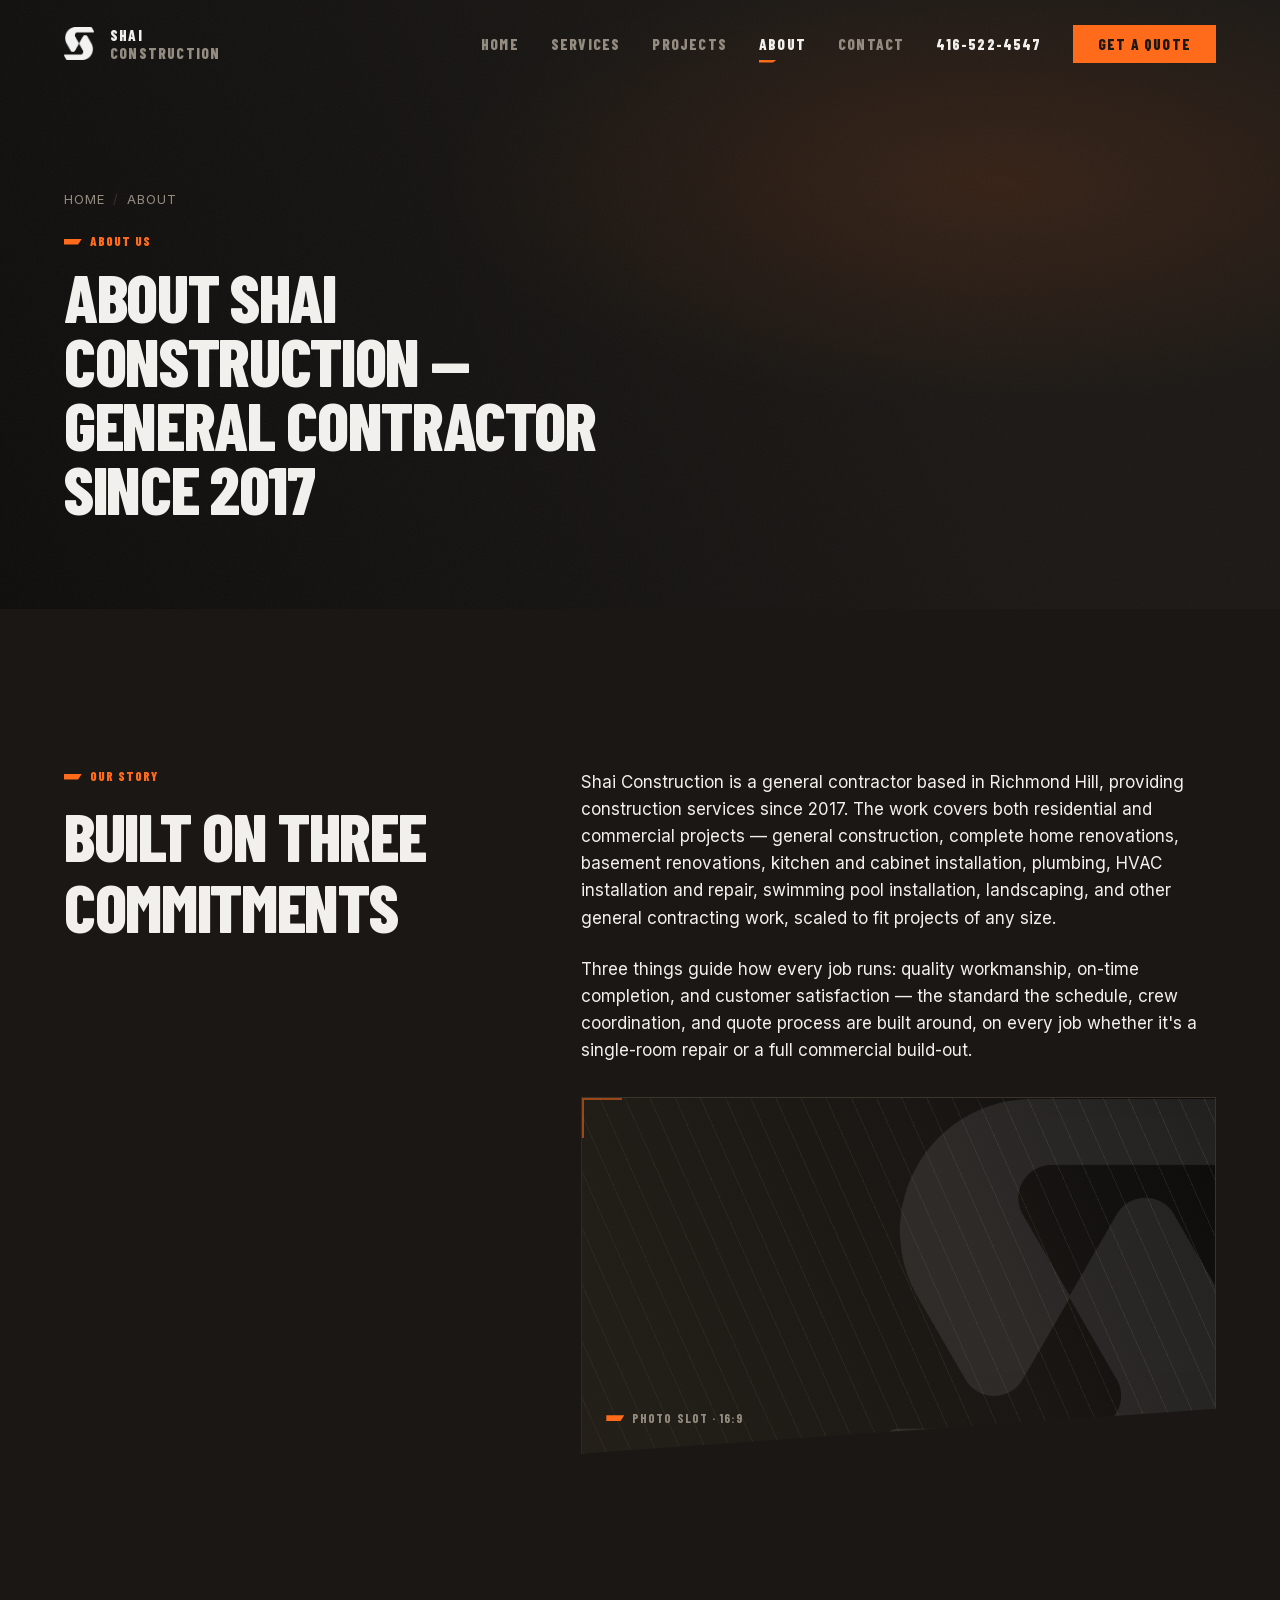
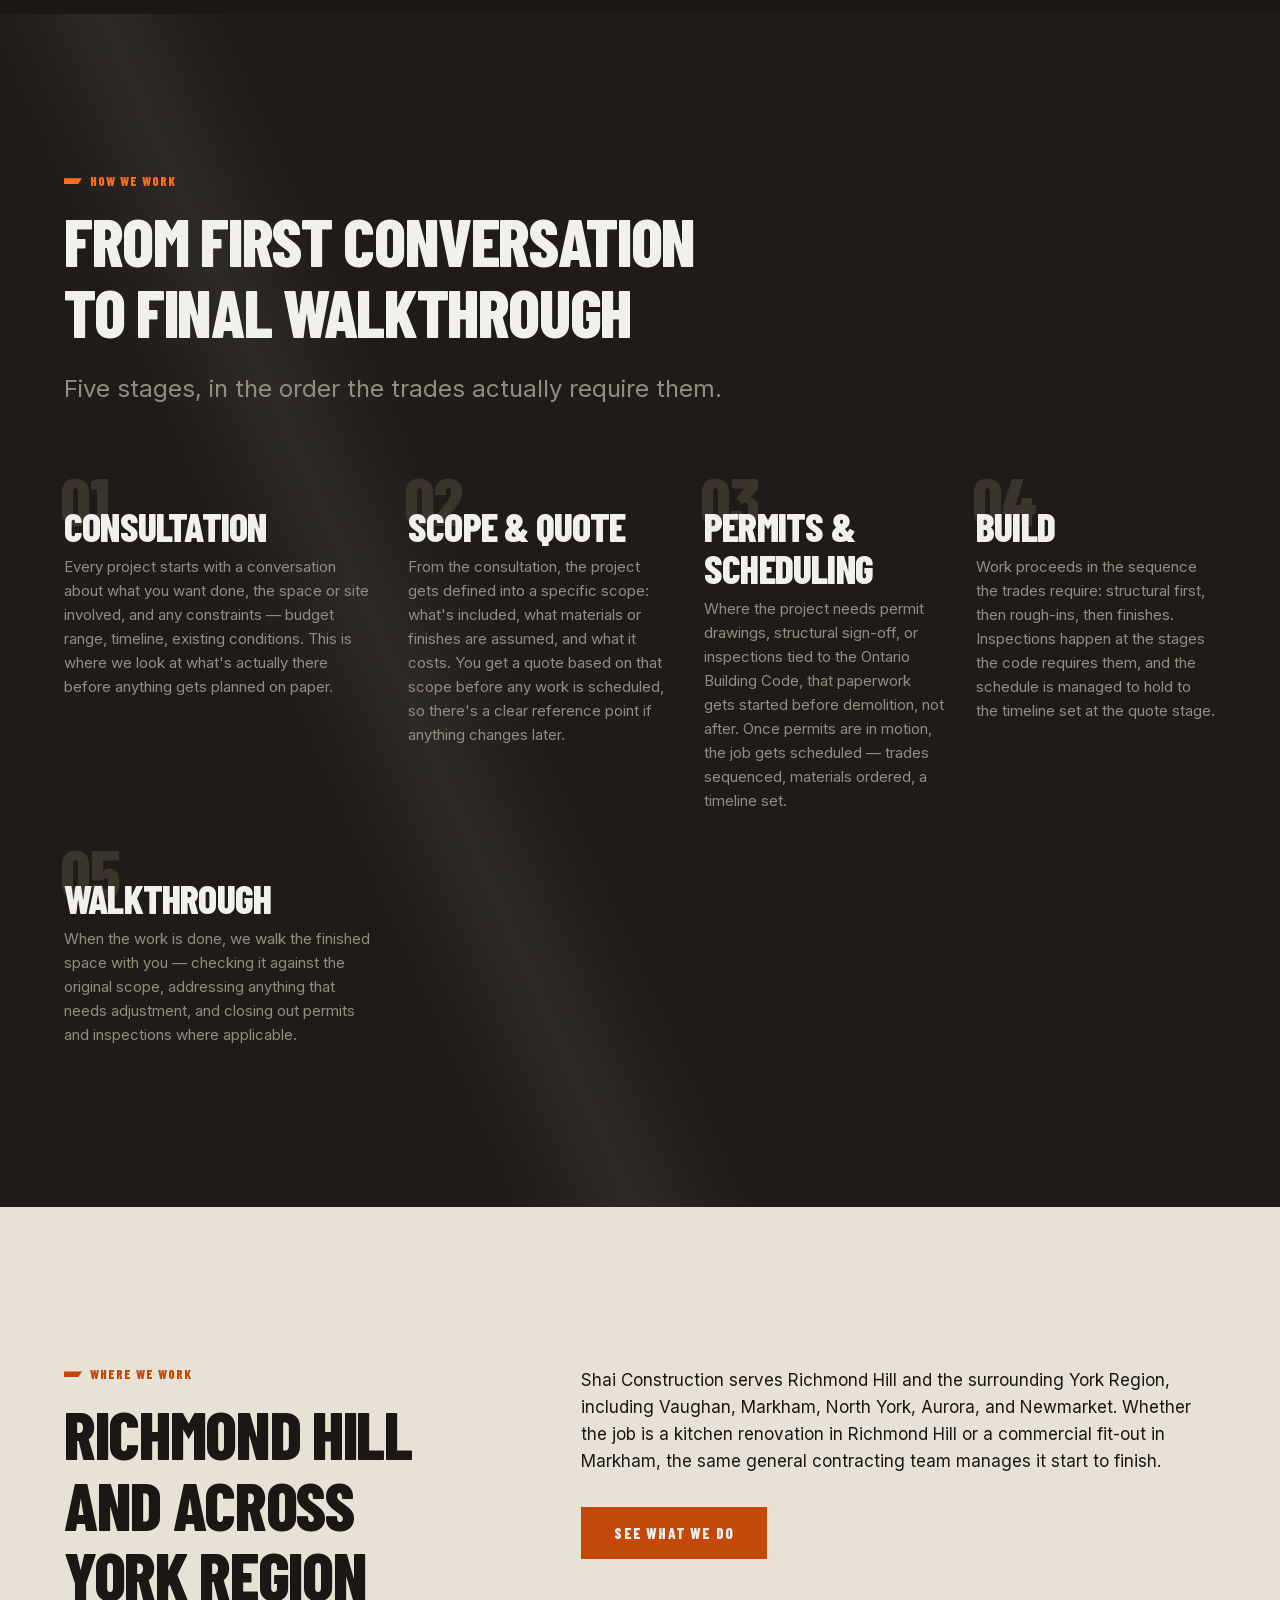
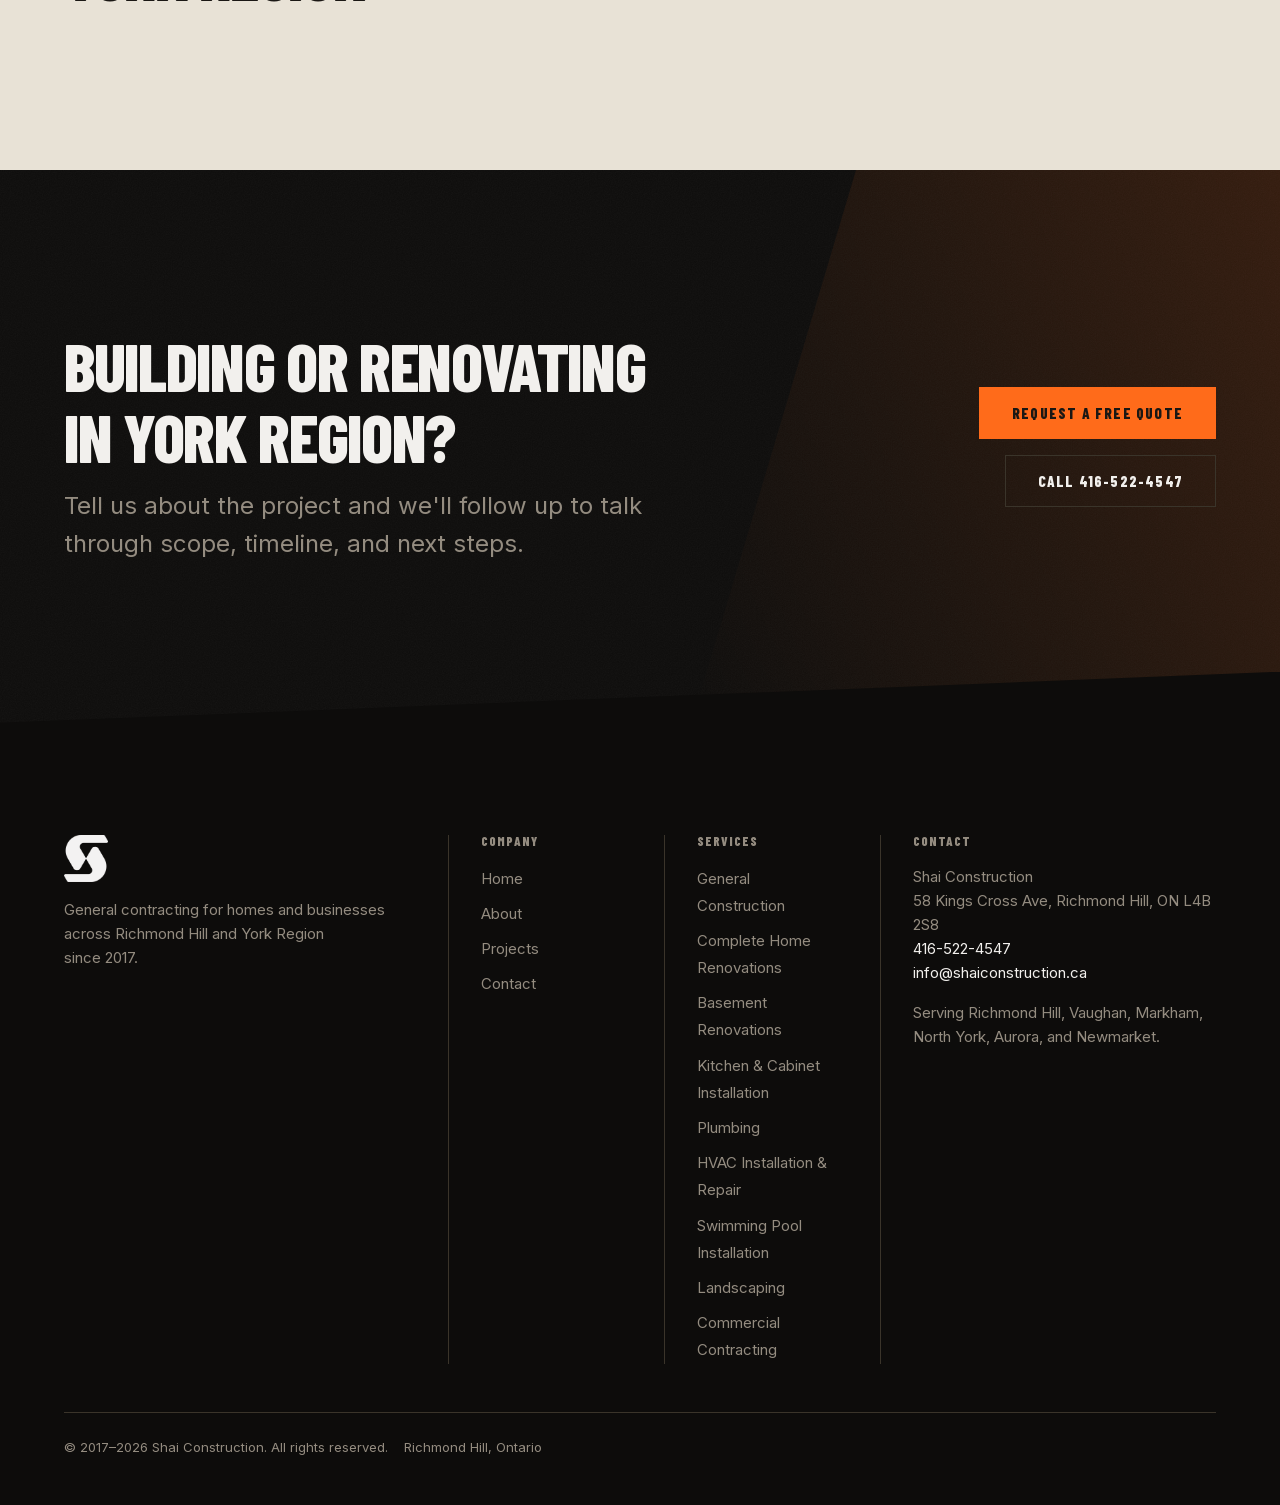
==== about.html @ 107f91c6 "Build Shai Construction website Static, WebGL-driven marketing site for a general contractor in Rich" ====
<!DOCTYPE html>
<html lang="en-CA">
<head>
<meta charset="utf-8">
<meta name="viewport" content="width=device-width, initial-scale=1">
<title>About Shai Construction | Building in the GTA Since 2017</title>
<meta name="description" content="Shai Construction has built and renovated homes and businesses across the GTA since 2017. Learn how we work, from first consultation to final walkthrough.">
<link rel="canonical" href="https://www.shaiconstruction.ca/about.html">

<meta property="og:type" content="website">
<meta property="og:locale" content="en_CA">
<meta property="og:site_name" content="Shai Construction">
<meta property="og:url" content="https://www.shaiconstruction.ca/about.html">
<meta property="og:title" content="About Shai Construction — Building in the GTA Since 2017">
<meta property="og:description" content="General contracting for homes and businesses across the GTA since 2017. Here's how Shai Construction works, from consultation to final walkthrough.">
<meta name="twitter:card" content="summary_large_image">

<meta name="theme-color" content="#0D0C0B">
<link rel="icon" href="img/favicon-32.png" sizes="32x32">
<link rel="apple-touch-icon" href="img/apple-touch-icon.png">

<script>document.documentElement.classList.add('js')</script>
<link rel="preload" href="fonts/barlow-condensed-800.woff2" as="font" type="font/woff2" crossorigin>
<link rel="preload" href="fonts/inter-400.woff2" as="font" type="font/woff2" crossorigin>
<link rel="stylesheet" href="css/fonts.css">
<link rel="stylesheet" href="css/tokens.css">
<link rel="stylesheet" href="css/base.css">
<link rel="stylesheet" href="css/components.css">
<link rel="stylesheet" href="css/sections.css">

<script type="application/ld+json">
{
  "@context": "https://schema.org",
  "@type": ["GeneralContractor", "LocalBusiness"],
  "@id": "https://www.shaiconstruction.ca/#business",
  "name": "Shai Construction",
  "image": "https://www.shaiconstruction.ca/img/shai-mark.png",
  "logo": "https://www.shaiconstruction.ca/img/shai-mark.png",
  "url": "https://www.shaiconstruction.ca/",
  "telephone": "+14165224547",
  "email": "info@shaiconstruction.ca",
  "foundingDate": "2017",
  "address": {
    "@type": "PostalAddress",
    "streetAddress": "58 Kings Cross Ave",
    "addressLocality": "Richmond Hill",
    "addressRegion": "ON",
    "postalCode": "L4B 2S8",
    "addressCountry": "CA"
  },
  "areaServed": [
    { "@type": "City", "name": "Richmond Hill" },
    { "@type": "City", "name": "Vaughan" },
    { "@type": "City", "name": "Markham" },
    { "@type": "City", "name": "North York" },
    { "@type": "City", "name": "Aurora" },
    { "@type": "City", "name": "Newmarket" },
    { "@type": "City", "name": "Toronto" }
  ]
}
</script>
<script type="application/ld+json">
{
  "@context": "https://schema.org",
  "@type": "BreadcrumbList",
  "itemListElement": [
    { "@type": "ListItem", "position": 1, "name": "Home", "item": "https://www.shaiconstruction.ca/" },
    { "@type": "ListItem", "position": 2, "name": "About", "item": "https://www.shaiconstruction.ca/about.html" }
  ]
}
</script>
</head>
<body>
<a class="skip-link" href="#main">Skip to content</a>

<header class="nav">
  <div class="nav__inner">
    <a class="nav__brand" href="index.html">
      <img class="nav__mark" src="img/shai-mark-light.png" alt="Shai Construction logo" width="30" height="32">
      <span class="nav__wordmark">Shai<span>Construction</span></span>
    </a>

    <nav aria-label="Primary">
      <ul class="nav__links">
        <li><a class="nav__link" href="index.html">Home</a></li>
        <li><a class="nav__link" href="services.html">Services</a></li>
        <li><a class="nav__link" href="projects.html">Projects</a></li>
        <li><a class="nav__link" href="about.html" aria-current="page">About</a></li>
        <li><a class="nav__link" href="contact.html">Contact</a></li>
      </ul>
    </nav>

    <a class="nav__tel" href="tel:+14165224547">416-522-4547</a>
    <a class="btn btn--primary btn--sm nav__cta" href="contact.html">Get a Quote</a>

    <button class="burger" type="button" aria-expanded="false" aria-controls="drawer">
      <span class="visually-hidden">Menu</span>
      <span class="burger__bar" aria-hidden="true"></span>
      <span class="burger__bar" aria-hidden="true"></span>
      <span class="burger__bar" aria-hidden="true"></span>
    </button>
  </div>
</header>

<div class="scrim"></div>
<div class="drawer" id="drawer" data-open="false">
  <ul class="drawer__links">
    <li><a class="drawer__link" href="index.html">Home</a></li>
    <li><a class="drawer__link" href="services.html">Services</a></li>
    <li><a class="drawer__link" href="projects.html">Projects</a></li>
    <li><a class="drawer__link" href="about.html" aria-current="page">About</a></li>
    <li><a class="drawer__link" href="contact.html">Contact</a></li>
  </ul>
  <div class="drawer__foot">
    <a class="nav__tel" href="tel:+14165224547">416-522-4547</a>
    <a class="btn btn--primary btn--block" href="contact.html">Request a Free Quote</a>
  </div>
</div>

<main id="main">

  <section class="pagehead grain" aria-labelledby="page-h">
    <div class="wrap pagehead__inner">
      <ol class="crumb">
        <li><a href="index.html">Home</a></li>
        <li>About</li>
      </ol>
      <p class="eyebrow"><span class="tick" aria-hidden="true"></span>About us</p>
      <h1 id="page-h">About Shai Construction — General Contractor Since 2017</h1>
    </div>
  </section>

  <!-- Our story -->
  <section class="section" aria-labelledby="story-h">
    <div class="wrap split">
      <div class="sec-head reveal">
        <p class="eyebrow"><span class="tick" aria-hidden="true"></span>Our story</p>
        <h2 id="story-h">Built on three commitments</h2>
      </div>
      <div class="reveal">
        <p>Shai Construction is a general contractor based in Richmond Hill, providing construction services since 2017. The work covers both residential and commercial projects — general construction, complete home renovations, basement renovations, kitchen and cabinet installation, plumbing, HVAC installation and repair, swimming pool installation, landscaping, and other general contracting work, scaled to fit projects of any size.</p>
        <p style="margin-top:var(--s-3)">Three things guide how every job runs: quality workmanship, on-time completion, and customer satisfaction — the standard the schedule, crew coordination, and quote process are built around, on every job whether it's a single-room repair or a full commercial build-out.</p>

        <!-- PHOTO SLOT — replace with a 16:9 job-site photograph.
             Suggested alt: "Shai Construction crew reviewing plans on a job site" -->
        <div class="plate plate--cut reveal" style="--plate-ratio:16/9; margin-top:var(--s-4)">
          <img class="plate__mark" src="img/shai-mark-light.png" alt="" width="520" height="562" aria-hidden="true">
          <p class="plate__tag"><span class="tick" aria-hidden="true"></span>Photo slot · 16:9</p>
        </div>
      </div>
    </div>
  </section>

  <!-- How we work -->
  <section class="section section--void sheen grain" aria-labelledby="how-h">
    <canvas class="fx" data-fx="sheen" aria-hidden="true"></canvas>
    <div class="wrap sheen__inner">
      <div class="sec-head reveal" style="margin-bottom:var(--s-6)">
        <p class="eyebrow"><span class="tick" aria-hidden="true"></span>How we work</p>
        <h2 id="how-h">From first conversation to final walkthrough</h2>
        <p class="lead">Five stages, in the order the trades actually require them.</p>
      </div>

      <div class="steps" data-stagger>
        <div class="step reveal">
          <h3>Consultation</h3>
          <p class="small">Every project starts with a conversation about what you want done, the space or site involved, and any constraints — budget range, timeline, existing conditions. This is where we look at what's actually there before anything gets planned on paper.</p>
        </div>
        <div class="step reveal">
          <h3>Scope &amp; Quote</h3>
          <p class="small">From the consultation, the project gets defined into a specific scope: what's included, what materials or finishes are assumed, and what it costs. You get a quote based on that scope before any work is scheduled, so there's a clear reference point if anything changes later.</p>
        </div>
        <div class="step reveal">
          <h3>Permits &amp; Scheduling</h3>
          <p class="small">Where the project needs permit drawings, structural sign-off, or inspections tied to the Ontario Building Code, that paperwork gets started before demolition, not after. Once permits are in motion, the job gets scheduled — trades sequenced, materials ordered, a timeline set.</p>
        </div>
        <div class="step reveal">
          <h3>Build</h3>
          <p class="small">Work proceeds in the sequence the trades require: structural first, then rough-ins, then finishes. Inspections happen at the stages the code requires them, and the schedule is managed to hold to the timeline set at the quote stage.</p>
        </div>
        <div class="step reveal">
          <h3>Walkthrough</h3>
          <p class="small">When the work is done, we walk the finished space with you — checking it against the original scope, addressing anything that needs adjustment, and closing out permits and inspections where applicable.</p>
        </div>
      </div>
    </div>
  </section>

  <!-- Service area -->
  <section class="section" data-surface="inverted" aria-labelledby="area-h">
    <div class="wrap split">
      <div class="sec-head reveal">
        <p class="eyebrow"><span class="tick" aria-hidden="true"></span>Where we work</p>
        <h2 id="area-h">Richmond Hill and across York Region</h2>
      </div>
      <div class="reveal">
        <p>Shai Construction serves Richmond Hill and the surrounding York Region, including Vaughan, Markham, North York, Aurora, and Newmarket. Whether the job is a kitchen renovation in Richmond Hill or a commercial fit-out in Markham, the same general contracting team manages it start to finish.</p>
        <p style="margin-top:var(--s-4)">
          <a class="btn btn--primary" href="services.html">See What We Do</a>
        </p>
      </div>
    </div>
  </section>

  <!-- CTA -->
  <section class="section cta grain" aria-labelledby="cta-h">
    <canvas class="fx" data-fx="drift" aria-hidden="true"></canvas>
    <div class="wrap cta__inner">
      <div class="reveal">
        <h2 id="cta-h">Building or renovating in York Region?</h2>
        <p class="lead" style="margin-top:var(--s-2)">Tell us about the project and we'll follow up to talk through scope, timeline, and next steps.</p>
      </div>
      <div class="cta__actions reveal">
        <a class="btn btn--primary" href="contact.html">Request a Free Quote</a>
        <a class="btn btn--ghost" href="tel:+14165224547">Call 416-522-4547</a>
      </div>
    </div>
  </section>

</main>

<footer class="footer">
  <div class="wrap">
    <div class="footer__grid">
      <div class="footer__col footer__head">
        <img class="footer__mark" src="img/shai-mark-light.png" alt="Shai Construction logo" width="44" height="48">
        <p class="small">General contracting for homes and businesses across Richmond Hill and York Region since 2017.</p>
      </div>

      <div class="footer__col">
        <h2 class="footer__title">Company</h2>
        <ul class="footer__list">
          <li><a href="index.html">Home</a></li>
          <li><a href="about.html">About</a></li>
          <li><a href="projects.html">Projects</a></li>
          <li><a href="contact.html">Contact</a></li>
        </ul>
      </div>

      <div class="footer__col">
        <h2 class="footer__title">Services</h2>
        <ul class="footer__list">
          <li><a href="services.html#general-construction">General Construction</a></li>
          <li><a href="services.html#home-renovations">Complete Home Renovations</a></li>
          <li><a href="services.html#basement-renovations">Basement Renovations</a></li>
          <li><a href="services.html#kitchens">Kitchen &amp; Cabinet Installation</a></li>
          <li><a href="services.html#plumbing">Plumbing</a></li>
          <li><a href="services.html#hvac">HVAC Installation &amp; Repair</a></li>
          <li><a href="services.html#pools">Swimming Pool Installation</a></li>
          <li><a href="services.html#landscaping">Landscaping</a></li>
          <li><a href="services.html#commercial">Commercial Contracting</a></li>
        </ul>
      </div>

      <div class="footer__col">
        <h2 class="footer__title">Contact</h2>
        <address>
          Shai Construction<br>
          58 Kings Cross Ave, Richmond Hill, ON L4B 2S8<br>
          <a href="tel:+14165224547">416-522-4547</a><br>
          <a href="mailto:info@shaiconstruction.ca">info@shaiconstruction.ca</a>
        </address>
        <p class="small" style="margin-top:var(--s-2)">Serving Richmond Hill, Vaughan, Markham, North York, Aurora, and Newmarket.</p>
      </div>
    </div>

    <div class="footer__bar">
      <span>© 2017–2026 Shai Construction. All rights reserved.</span>
      <span>Richmond Hill, Ontario</span>
    </div>
  </div>
</footer>

<script type="module" src="js/site.js"></script>
</body>
</html>
---- css/fonts.css ----
/* Self-hosted, latin subset. No CDN, no external request. */

@font-face {
  font-family: 'Barlow Condensed';
  src: url('../fonts/barlow-condensed-700.woff2') format('woff2');
  font-weight: 700;
  font-style: normal;
  font-display: swap;
}

@font-face {
  font-family: 'Barlow Condensed';
  src: url('../fonts/barlow-condensed-800.woff2') format('woff2');
  font-weight: 800;
  font-style: normal;
  font-display: swap;
}

@font-face {
  font-family: 'Inter';
  src: url('../fonts/inter-400.woff2') format('woff2');
  font-weight: 400;
  font-style: normal;
  font-display: swap;
}

@font-face {
  font-family: 'Inter';
  src: url('../fonts/inter-500.woff2') format('woff2');
  font-weight: 500;
  font-style: normal;
  font-display: swap;
}

@font-face {
  font-family: 'Inter';
  src: url('../fonts/inter-600.woff2') format('woff2');
  font-weight: 600;
  font-style: normal;
  font-display: swap;
}
---- css/tokens.css ----
/* ==========================================================================
   Shai Construction — Design Tokens
   Single source of truth for every color, type, space, and motion value.
   No hex literal may appear anywhere else in the codebase.
   ========================================================================== */

:root {
  /* ---- Color: dark ground — the default, primary surface across the site ---- */
  --c-void:         #0D0C0B;
  --c-surface:      #1A1714;
  --c-surface-2:    #242019;
  --c-line:         #3A342A;
  --c-text:         #F2F0ED;
  --c-text-dim:     #948C80;
  --c-accent:       #FF6B1A;
  --c-accent-hover: #E8611A;
  --c-accent-ink:   #1A1714;
  --c-danger:       #E8543F;
  --c-concrete:     #E8E2D6;

  /* ---- Type: families — self-hosted woff2 in /fonts, no CDN ---- */
  --font-display: 'Barlow Condensed', 'Arial Narrow', 'Helvetica Neue', Arial, sans-serif;
  --font-body:    'Inter', -apple-system, BlinkMacSystemFont, 'Segoe UI', Roboto, Helvetica, Arial, sans-serif;

  --fw-display:  800;
  --fw-display-2: 700;
  --fw-regular:  400;
  --fw-medium:   500;
  --fw-semibold: 600;

  /* ---- Type: fixed ratio ladder ---- */
  --t-xs:   clamp(0.75rem, 0.72rem + 0.15vw, 0.8125rem);
  --t-sm:   clamp(0.875rem, 0.84rem + 0.2vw, 0.9375rem);
  --t-base: clamp(1rem, 0.96rem + 0.25vw, 1.0625rem);
  --t-lg:   clamp(1.25rem, 1.1rem + 0.6vw, 1.5rem);
  --t-xl:   clamp(1.75rem, 1.4rem + 1.4vw, 2.5rem);
  --t-2xl:  clamp(2.5rem, 1.8rem + 3vw, 4.5rem);
  --t-3xl:  clamp(2.75rem, 1.9rem + 4.4vw, 6rem);

  /* ---- Type: rhythm ---- */
  --lh-tight:   0.95;
  --lh-heading: 1.05;
  --lh-ui:      1.2;
  --lh-body:    1.6;

  --ls-tight:  -0.02em;
  --ls-normal:  0em;
  --ls-wide:    0.08em;

  --measure:      68ch;
  --measure-lead: 58ch;

  /* ---- Space: 8px rhythm, geometric ladder ---- */
  --s-1:  0.5rem;
  --s-2:  1rem;
  --s-3:  1.5rem;
  --s-4:  2rem;
  --s-5:  3rem;
  --s-6:  4rem;
  --s-7:  5.5rem;
  --s-8:  7rem;
  --s-9:  8.5rem;
  --s-10: 10rem;

  /* ---- Layout ---- */
  --container:     1280px;
  --gutter:        var(--s-3);
  --section-pad-y: var(--s-8);
  --nav-h:         64px;

  /* ---- The signature angle: one value, one direction, everywhere.
     To point a shape the other way, mirror the geometry with a transform —
     never add a second angle token. ---- */
  --angle: 24deg;

  /* ---- Radius & border — square corners, no soft shadows ----
     No --shadow token exists by design. Depth comes from the
     --c-surface -> --c-surface-2 step and hairline borders. ---- */
  --radius: 0;
  --bw-1: 1px;
  --bw-2: 2px;

  /* ---- Motion ---- */
  --ease: cubic-bezier(0.16, 1, 0.3, 1);
  --dur-fast: 180ms;
  --dur:      420ms;
  --dur-slow: 900ms;
  --stagger-step: 60ms;

  /* ---- Z-index scale ---- */
  --z-canvas:  1;
  --z-content: 10;
  --z-nav:     100;
  --z-drawer:  200;
}

/* ---- Inverted / light sections — opt-in per element, never a theme.
   Components read the same token names in either context; nothing in
   component CSS branches on theme. ---- */
[data-surface="inverted"] {
  --c-void:         #DDD5C6;
  --c-surface:      #E8E2D6;
  --c-surface-2:    #F3EFE7;
  --c-line:         #C7BEAD;
  --c-text:         #1A1714;
  --c-text-dim:     #4A4438;
  --c-accent:       #C2490A;
  --c-accent-hover: #A83E08;
  --c-accent-ink:   #F3EFE7;
  --c-danger:       #B23A28;
}

@media (min-width: 768px) {
  :root {
    --gutter:        var(--s-6);
    --section-pad-y: var(--s-10);
    --nav-h:         80px;
  }
}

@media (min-width: 1024px) {
  :root { --nav-h: 88px; }
}
---- css/base.css ----
/* ==========================================================================
   Base — reset, typography ladder, layout primitives, reveal choreography
   ========================================================================== */

*, *::before, *::after { box-sizing: border-box; }

html {
  -webkit-text-size-adjust: 100%;
  scroll-behavior: smooth;
  scroll-padding-top: calc(var(--nav-h) + var(--s-2));
}

body {
  margin: 0;
  background: var(--c-void);
  color: var(--c-text);
  font-family: var(--font-body);
  font-size: var(--t-base);
  font-weight: var(--fw-regular);
  line-height: var(--lh-body);
  -webkit-font-smoothing: antialiased;
  overflow-x: hidden;
}

img, svg, canvas { display: block; max-width: 100%; }
img { height: auto; }

h1, h2, h3, h4 {
  font-family: var(--font-display);
  font-weight: var(--fw-display);
  text-transform: uppercase;
  letter-spacing: var(--ls-tight);
  line-height: var(--lh-heading);
  margin: 0;
  text-wrap: balance;
}

h1 { font-size: var(--t-3xl); line-height: var(--lh-tight); }
h2 { font-size: var(--t-2xl); }
h3 { font-size: var(--t-xl); }
h4 { font-size: var(--t-lg); letter-spacing: var(--ls-wide); }

p { margin: 0; max-width: var(--measure); text-wrap: pretty; }

a { color: inherit; }

:where(a, button, input, select, textarea, summary):focus-visible {
  outline: var(--bw-2) solid var(--c-accent);
  outline-offset: 3px;
}

::selection { background: var(--c-accent); color: var(--c-accent-ink); }

/* ---- Layout primitives ---- */

.wrap {
  width: 100%;
  max-width: var(--container);
  margin-inline: auto;
  padding-inline: var(--gutter);
}

.section {
  position: relative;
  padding-block: var(--section-pad-y);
  background: var(--c-surface);
  color: var(--c-text);
}

.section--void { background: var(--c-void); }

.grid {
  display: grid;
  grid-template-columns: repeat(12, 1fr);
  gap: var(--s-4);
}

/* ---- Utilities ---- */

.lead {
  font-size: var(--t-lg);
  color: var(--c-text-dim);
  max-width: var(--measure-lead);
}

.small { font-size: var(--t-sm); color: var(--c-text-dim); }

.skip-link {
  position: absolute;
  top: 0;
  left: var(--s-2);
  z-index: calc(var(--z-drawer) + 1);
  padding: var(--s-2) var(--s-3);
  background: var(--c-accent);
  color: var(--c-accent-ink);
  font-family: var(--font-display);
  font-size: var(--t-sm);
  text-transform: uppercase;
  letter-spacing: var(--ls-wide);
  text-decoration: none;
  transform: translateY(-120%);
  transition: transform var(--dur-fast) var(--ease);
}
.skip-link:focus { transform: translateY(0); }

.visually-hidden {
  position: absolute;
  width: 1px; height: 1px;
  margin: -1px; padding: 0;
  overflow: hidden;
  clip-path: inset(50%);
  white-space: nowrap;
}

/* ---- The recurring angle-cut tick: nav marker, eyebrow, quote mark ---- */

.tick {
  display: inline-block;
  width: 1.125rem;
  height: 0.375rem;
  background: var(--c-accent);
  clip-path: polygon(0 0, 100% 0, 78% 100%, 0 100%);
  flex: none;
}

/* ---- Section header pattern — identical on every section, every page ---- */

.sec-head { max-width: var(--measure); }

.eyebrow {
  display: flex;
  align-items: center;
  gap: var(--s-1);
  margin: 0 0 var(--s-2);
  font-family: var(--font-display);
  font-size: var(--t-xs);
  font-weight: var(--fw-display);
  text-transform: uppercase;
  letter-spacing: var(--ls-wide);
  line-height: var(--lh-ui);
  color: var(--c-accent);
}

.sec-head .lead { margin-top: var(--s-3); }

/* ---- Section divider — a full-bleed hairline that marks a seam between
   two sections sharing the same ground color, so the gap between them reads
   as a deliberate pause rather than an empty accident. The terminal end is
   mitred on the brand angle, echoing the mark's cut edges at hairline scale. ---- */
.divider {
  position: relative;
  height: var(--bw-1);
  background: var(--c-line);
}
.divider::after {
  content: "";
  position: absolute;
  top: 0; right: 0;
  width: 3rem;
  height: 100%;
  background: var(--c-text-dim);
  clip-path: polygon(100% 0, 100% 100%, 0 100%);
}

/* ---- Angle-cut edges — the one slope, reused ---- */

.cut-top    { clip-path: polygon(0 var(--cut, 4vw), 100% 0, 100% 100%, 0 100%); }
.cut-bottom { clip-path: polygon(0 0, 100% 0, 100% calc(100% - var(--cut, 4vw)), 0 100%); }

/* ---- Grain: the shared static texture behind every fallback ---- */

.grain::after {
  content: "";
  position: absolute;
  inset: 0;
  background-image: url('../img/grain.svg');
  background-size: 180px 180px;
  opacity: 0.045;
  pointer-events: none;
  mix-blend-mode: screen;
}

/* ---- Scroll reveal — translate along the angle's vector, then settle.
   Gated on html.js so that with JavaScript off the content is simply
   visible rather than stuck at opacity 0. ---- */

.js .reveal {
  opacity: 0;
  transform: translate(-16px, 12px);
  transition:
    opacity var(--dur) var(--ease),
    transform var(--dur) var(--ease);
  transition-delay: var(--reveal-delay, 0ms);
}
.js .reveal.is-in { opacity: 1; transform: none; }

/* Images assemble via an angle-oriented wipe rather than a plain fade. */
.js .reveal-wipe {
  clip-path: inset(0 0 100% 0);
  transition: clip-path var(--dur-slow) var(--ease);
  transition-delay: var(--reveal-delay, 0ms);
}
.js .reveal-wipe.is-in { clip-path: inset(0 0 0 0); }

@media (prefers-reduced-motion: reduce) {
  html { scroll-behavior: auto; }

  /* Elements land in their final composed position with no motion vector. */
  .js .reveal { transform: none; transition-duration: var(--dur-fast); }
  .js .reveal-wipe { clip-path: none; transition: none; }

  *, *::before, *::after {
    animation-duration: 0.01ms !important;
    animation-iteration-count: 1 !important;
    transition-duration: 0.01ms !important;
  }
}
---- css/components.css ----
/* ==========================================================================
   Components — nav, buttons, cards, forms, footer
   ========================================================================== */

/* ---------- Nav ---------- */

.nav {
  position: fixed;
  inset: 0 0 auto 0;
  z-index: var(--z-nav);
  height: var(--nav-h);
  display: flex;
  align-items: center;
  background: transparent;
  border-bottom: var(--bw-1) solid transparent;
  transition:
    background var(--dur) var(--ease),
    border-color var(--dur) var(--ease),
    transform var(--dur) var(--ease);
}

.nav.is-stuck {
  background: color-mix(in srgb, var(--c-surface) 94%, transparent);
  backdrop-filter: blur(10px);
  border-bottom-color: var(--c-line);
}

.nav.is-hidden { transform: translateY(-100%); }

.nav__inner {
  width: 100%;
  max-width: var(--container);
  margin-inline: auto;
  padding-inline: var(--gutter);
  display: flex;
  align-items: center;
  gap: var(--s-4);
}

.nav__brand {
  display: flex;
  align-items: center;
  gap: var(--s-2);
  text-decoration: none;
  margin-right: auto;
}

.nav__mark { width: 30px; height: auto; }

.nav__wordmark {
  font-family: var(--font-display);
  font-weight: var(--fw-display);
  font-size: var(--t-sm);
  text-transform: uppercase;
  letter-spacing: var(--ls-wide);
  line-height: var(--lh-ui);
  color: var(--c-text);
}
.nav__wordmark span { display: block; color: var(--c-text-dim); }

.nav__links {
  display: none;
  align-items: center;
  gap: var(--s-4);
  list-style: none;
  margin: 0;
  padding: 0;
}

.nav__link {
  position: relative;
  display: block;
  padding-block: var(--s-1);
  font-family: var(--font-display);
  font-weight: var(--fw-display);
  font-size: var(--t-sm);
  text-transform: uppercase;
  letter-spacing: var(--ls-wide);
  line-height: var(--lh-ui);
  color: var(--c-text-dim);
  text-decoration: none;
  transition: color var(--dur-fast) var(--ease);
}
.nav__link:hover { color: var(--c-text); }

/* Active page marker: a short angle-cut tick, not a full-width underline. */
.nav__link[aria-current="page"] { color: var(--c-text); }
.nav__link[aria-current="page"]::after {
  content: "";
  position: absolute;
  left: 0;
  bottom: -2px;
  width: 1.125rem;
  height: 3px;
  background: var(--c-accent);
  clip-path: polygon(0 0, 100% 0, 78% 100%, 0 100%);
}

.nav__tel {
  font-family: var(--font-display);
  font-weight: var(--fw-display);
  font-size: var(--t-sm);
  text-transform: uppercase;
  letter-spacing: var(--ls-wide);
  color: var(--c-text);
  text-decoration: none;
  white-space: nowrap;
}
.nav__tel:hover { color: var(--c-accent); }

/* Scoped to .nav__inner so specificity (0,2,0) beats .btn's (0,1,0) regardless
   of source order — the header phone link and CTA stay hidden below 1024px. */
.nav__inner .nav__tel { display: none; }
.nav__inner .nav__cta { display: none; }

/* The drawer's phone link is a separate instance, always visible while the
   drawer is open (no viewport-based hiding needed here). */
.drawer__foot .nav__tel { display: flex; }

/* Hamburger */
.burger {
  width: 44px;
  height: 44px;
  display: grid;
  place-content: center;
  gap: 5px;
  background: none;
  border: 0;
  cursor: pointer;
  padding: 0;
}
.burger__bar {
  display: block;
  width: 24px;
  height: var(--bw-2);
  background: var(--c-text);
  transition: transform var(--dur) var(--ease), opacity var(--dur-fast) var(--ease);
}
.nav.is-open .burger__bar:nth-child(1) { transform: translateY(7px) rotate(45deg); }
.nav.is-open .burger__bar:nth-child(2) { opacity: 0; }
.nav.is-open .burger__bar:nth-child(3) { transform: translateY(-7px) rotate(-45deg); }

/* Drawer */
.drawer {
  position: fixed;
  inset: 0 0 0 auto;
  z-index: var(--z-drawer);
  width: min(84vw, 420px);
  padding: calc(var(--nav-h) + var(--s-5)) var(--s-4) var(--s-4);
  background: var(--c-surface-2);
  border-left: var(--bw-1) solid var(--c-line);
  /* Leading edge cut on the angle — mirrored geometry, not a second angle. */
  clip-path: polygon(14% 0, 100% 0, 100% 100%, 0 100%);
  display: flex;
  flex-direction: column;
  gap: var(--s-3);
  transform: translateX(105%);
  transition: transform var(--dur) var(--ease);
  overflow-y: auto;
}
.drawer[data-open="true"] { transform: translateX(0); }

.drawer__links {
  list-style: none;
  margin: 0 0 auto;
  padding: 0 0 0 12%;
  display: flex;
  flex-direction: column;
  gap: var(--s-2);
}

.drawer__link {
  font-family: var(--font-display);
  font-weight: var(--fw-display);
  font-size: var(--t-xl);
  text-transform: uppercase;
  letter-spacing: var(--ls-tight);
  line-height: var(--lh-heading);
  color: var(--c-text);
  text-decoration: none;
}
.drawer__link[aria-current="page"] { color: var(--c-accent); }

.drawer__foot {
  padding-left: 12%;
  display: flex;
  flex-direction: column;
  gap: var(--s-2);
}

.scrim {
  position: fixed;
  inset: 0;
  z-index: calc(var(--z-drawer) - 1);
  background: color-mix(in srgb, var(--c-void) 70%, transparent);
  opacity: 0;
  visibility: hidden;
  transition: opacity var(--dur) var(--ease), visibility var(--dur);
}
.scrim[data-open="true"] { opacity: 1; visibility: visible; }

@media (min-width: 1024px) {
  .nav__links { display: flex; }
  .nav__inner .nav__tel { display: flex; }
  .nav__inner .nav__cta { display: inline-flex; }
  .burger { display: none; }
  .drawer, .scrim { display: none; }
}

/* ---------- Buttons ---------- */

.btn {
  position: relative;
  display: inline-flex;
  align-items: center;
  justify-content: center;
  gap: var(--s-1);
  min-height: 44px;
  padding: var(--s-2) var(--s-4);
  border: var(--bw-1) solid transparent;
  border-radius: var(--radius);
  font-family: var(--font-display);
  font-weight: var(--fw-display);
  font-size: var(--t-sm);
  text-transform: uppercase;
  letter-spacing: var(--ls-wide);
  line-height: var(--lh-ui);
  text-decoration: none;
  cursor: pointer;
  overflow: hidden;
  transition:
    background-color var(--dur-fast) var(--ease),
    border-color var(--dur-fast) var(--ease),
    color var(--dur-fast) var(--ease),
    transform var(--dur-fast) var(--ease);
}

.btn--primary { background: var(--c-accent); color: var(--c-accent-ink); }
.btn--primary:hover { background: var(--c-accent-hover); transform: translate(-2px, 1px); }
.btn--primary:active { transform: none; }

/* A single sheen sweeps the face on hover, cut on the brand angle. */
.btn--primary::after {
  content: "";
  position: absolute;
  top: -50%;
  left: -80%;
  width: 45%;
  height: 200%;
  background: color-mix(in srgb, var(--c-text) 30%, transparent);
  transform: rotate(calc(var(--angle) * -1));
  transition: left var(--dur-slow) var(--ease);
  pointer-events: none;
}
.btn--primary:hover::after { left: 130%; }

.btn--ghost { background: transparent; border-color: var(--c-line); color: var(--c-text); }
.btn--ghost:hover { border-color: var(--c-accent); }
.btn--ghost::after {
  content: "";
  position: absolute;
  top: 0; right: 0;
  width: 10px; height: 10px;
  background: var(--c-accent);
  clip-path: polygon(100% 0, 100% 100%, 0 0);
  opacity: 0;
  transition: opacity var(--dur-fast) var(--ease);
}
.btn--ghost:hover::after { opacity: 1; }

.btn--sm { min-height: 38px; padding: var(--s-1) var(--s-3); }
.btn--block { width: 100%; }

.btn[disabled], .btn[aria-disabled="true"] { opacity: 0.4; pointer-events: none; }

/* ---------- Row list (services overview, no card chrome) ---------- */

.rows { border-top: var(--bw-1) solid var(--c-line); }

.row {
  display: grid;
  grid-template-columns: 1fr auto;
  align-items: start;
  gap: var(--s-2) var(--s-3);
  padding-block: var(--s-3);
  border-bottom: var(--bw-1) solid var(--c-line);
  text-decoration: none;
  transition: border-color var(--dur) var(--ease);
}
.row:hover { border-bottom-color: var(--c-accent); }

.row__title {
  font-family: var(--font-display);
  font-weight: var(--fw-display);
  font-size: var(--t-lg);
  text-transform: uppercase;
  letter-spacing: var(--ls-tight);
  line-height: var(--lh-heading);
  color: var(--c-text);
}

.row__desc { grid-column: 1; font-size: var(--t-sm); color: var(--c-text-dim); max-width: 52ch; }

/* Arrow glyph derived from the mark's vertex angle. */
.row__arrow {
  grid-row: 1;
  grid-column: 2;
  width: 1.5rem; height: 1.5rem;
  color: var(--c-text-dim);
  transition: color var(--dur-fast) var(--ease), transform var(--dur) var(--ease);
}
.row:hover .row__arrow { color: var(--c-accent); transform: translate(4px, -2px); }

/* ---------- Cards ---------- */

.card {
  position: relative;
  display: flex;
  flex-direction: column;
  background: var(--c-surface-2);
  border: var(--bw-1) solid var(--c-line);
  border-radius: var(--radius);
  overflow: hidden;
  text-decoration: none;
  transition: border-color var(--dur) var(--ease);
}
/* Accent lands on the edge nearest the image cut, never all four sides. */
.card:hover { border-top-color: var(--c-accent); }

.card__media { position: relative; aspect-ratio: 4 / 3; overflow: hidden; background: var(--c-surface); }
.card__media img { width: 100%; height: 100%; object-fit: cover; transition: transform var(--dur-slow) var(--ease); }
.card:hover .card__media img { transform: scale(1.04); }

.card__body { padding: var(--s-3); display: flex; flex-direction: column; gap: var(--s-1); }

.card__kicker {
  font-family: var(--font-display);
  font-weight: var(--fw-display);
  font-size: var(--t-xs);
  text-transform: uppercase;
  letter-spacing: var(--ls-wide);
  color: var(--c-accent);
}

.card__title {
  font-family: var(--font-display);
  font-weight: var(--fw-display);
  font-size: var(--t-lg);
  text-transform: uppercase;
  letter-spacing: var(--ls-tight);
  line-height: var(--lh-heading);
  color: var(--c-text);
}

.card__text { font-size: var(--t-sm); color: var(--c-text-dim); }

/* Placeholder card — deliberately visible so it cannot ship unnoticed. */
.card--placeholder .card__media {
  display: grid;
  place-content: center;
  background:
    repeating-linear-gradient(
      calc(90deg - var(--angle)),
      var(--c-surface) 0 12px,
      var(--c-surface-2) 12px 24px);
}
.card--placeholder .card__media span {
  font-family: var(--font-display);
  font-size: var(--t-xs);
  text-transform: uppercase;
  letter-spacing: var(--ls-wide);
  color: var(--c-text-dim);
  text-align: center;
  padding: var(--s-2);
}

/* ---------- Forms ---------- */

.field { display: flex; flex-direction: column; gap: var(--s-1); margin-bottom: var(--s-3); }

.field__label {
  font-size: var(--t-sm);
  font-weight: var(--fw-medium);
  color: var(--c-text);
}
.field__label .req { color: var(--c-accent); }

.field input,
.field select,
.field textarea {
  width: 100%;
  min-height: 44px;
  padding: var(--s-2) var(--s-3);
  background: var(--c-surface-2);
  border: var(--bw-1) solid var(--c-line);
  border-radius: var(--radius);
  color: var(--c-text);
  font-family: var(--font-body);
  font-size: var(--t-base);
  transition: border-color var(--dur-fast) var(--ease);
}
.field textarea { min-height: 9rem; resize: vertical; line-height: var(--lh-body); }
.field ::placeholder { color: var(--c-text-dim); opacity: 1; }
.field input:focus, .field select:focus, .field textarea:focus { border-color: var(--c-accent); }

.field input[aria-invalid="true"],
.field select[aria-invalid="true"],
.field textarea[aria-invalid="true"] { border-width: var(--bw-2); border-color: var(--c-danger); }

/* Error text stays --c-text; color is never the only signal, the glyph carries it too. */
.field__error {
  display: none;
  align-items: center;
  gap: var(--s-1);
  font-size: var(--t-sm);
  color: var(--c-text);
}
.field__error[data-show="true"] { display: flex; }
.field__error::before {
  content: "";
  width: 0.875rem; height: 0.875rem;
  flex: none;
  background: var(--c-danger);
  clip-path: polygon(50% 0, 100% 100%, 0 100%);
}

.form__status { margin-top: var(--s-3); font-size: var(--t-sm); }
.form__status:empty { margin: 0; }

.form__status[data-tone="ok"] {
  display: flex;
  align-items: center;
  gap: var(--s-2);
  padding: var(--s-2) var(--s-3);
  border-left: var(--bw-2) solid var(--c-accent);
  background: var(--c-surface-2);
  color: var(--c-text);
}
.form__status[data-tone="err"] {
  display: flex;
  align-items: center;
  gap: var(--s-2);
  padding: var(--s-2) var(--s-3);
  border-left: var(--bw-2) solid var(--c-danger);
  background: var(--c-surface-2);
  color: var(--c-text);
}

/* ---------- Footer ---------- */

.footer {
  position: relative;
  background: var(--c-void);
  padding-block: calc(var(--s-8) + 4vw) var(--s-5);
  margin-top: calc(-4vw - 1px);
  clip-path: polygon(0 4vw, 100% 0, 100% 100%, 0 100%);
}

.footer__grid {
  display: grid;
  grid-template-columns: 1fr;
  gap: var(--s-5);
}

.footer__head { display: flex; flex-direction: column; gap: var(--s-2); align-items: flex-start; }
.footer__mark { width: 44px; height: auto; }

.footer__title {
  font-family: var(--font-display);
  font-weight: var(--fw-display);
  font-size: var(--t-xs);
  text-transform: uppercase;
  letter-spacing: var(--ls-wide);
  color: var(--c-text-dim);
  margin: 0 0 var(--s-2);
}

.footer__list { list-style: none; margin: 0; padding: 0; display: flex; flex-direction: column; gap: var(--s-1); }
.footer__list a { font-size: var(--t-sm); color: var(--c-text-dim); text-decoration: none; }
.footer__list a:hover { color: var(--c-text); }

.footer address { font-style: normal; font-size: var(--t-sm); color: var(--c-text-dim); line-height: var(--lh-body); }
.footer address a { color: var(--c-text); text-decoration: none; }
.footer address a:hover { color: var(--c-accent); }

.footer__bar {
  margin-top: var(--s-5);
  padding-top: var(--s-3);
  border-top: var(--bw-1) solid var(--c-line);
  display: flex;
  flex-wrap: wrap;
  gap: var(--s-1) var(--s-2);
  font-size: var(--t-xs);
  color: var(--c-text-dim);
}

@media (min-width: 768px) {
  .footer__grid { grid-template-columns: 1fr 1fr; }
}

@media (min-width: 1024px) {
  .footer__grid { grid-template-columns: 4fr 2fr 2fr 4fr; }
  .footer__col + .footer__col { padding-left: var(--s-4); border-left: var(--bw-1) solid var(--c-line); }
}
---- css/sections.css ----
/* ==========================================================================
   Sections — hero, page layouts, graphic panels.
   Every canvas-backed section is fully composed in CSS first; the <canvas>
   is layered on top only once a first frame has rendered.
   ========================================================================== */

/* ---------- Canvas layer ---------- */

.fx {
  position: absolute;
  inset: 0;
  z-index: var(--z-canvas);
  width: 100%;
  height: 100%;
  opacity: 0;
  transition: opacity var(--dur-slow) var(--ease);
  pointer-events: none;
}
.fx[data-ready="true"] { opacity: 1; }

/* ---------- Hero ---------- */

.hero {
  position: relative;
  min-height: 100svh;
  display: flex;
  align-items: flex-end;
  padding-block: calc(var(--nav-h) + var(--s-6)) var(--s-8);
  overflow: hidden;
  /* Composed static frame — caught mid-drift, not centred and dead. */
  background:
    radial-gradient(ellipse 62% 48% at 62% 42%,
      color-mix(in srgb, var(--c-accent) 20%, transparent), transparent 62%),
    linear-gradient(calc(90deg - var(--angle)),
      var(--c-void) 22%, var(--c-surface) 42%, var(--c-line) 56%,
      var(--c-surface) 68%, var(--c-void) 88%),
    var(--c-void);
}

.hero__inner { position: relative; z-index: var(--z-content); width: 100%; }

.hero__rule {
  width: 4.5rem;
  height: 4px;
  margin-bottom: var(--s-3);
  background: var(--c-accent);
  clip-path: polygon(0 0, 100% 0, 88% 100%, 0 100%);
}

.hero h1 { max-width: 16ch; }

.hero__lead {
  margin-top: var(--s-3);
  max-width: 46ch;
  font-size: var(--t-lg);
  color: var(--c-text-dim);
}

.hero__actions {
  margin-top: var(--s-4);
  display: flex;
  flex-direction: column;
  gap: var(--s-2);
}

.hero__cue {
  position: absolute;
  left: var(--gutter);
  bottom: var(--s-3);
  z-index: var(--z-content);
  display: none;
  align-items: center;
  gap: var(--s-2);
  font-size: var(--t-xs);
  letter-spacing: var(--ls-wide);
  text-transform: uppercase;
  color: var(--c-text-dim);
}
.hero__cue::before {
  content: "";
  width: 1px;
  height: 42px;
  background: linear-gradient(var(--c-text-dim), transparent);
}

@media (min-width: 768px) {
  .hero { align-items: center; }
  .hero__inner { max-width: 58%; }
  .hero__actions { flex-direction: row; }
  .hero__cue { display: flex; }
}

@media (min-width: 1280px) {
  .hero__inner { max-width: 50%; }
}

/* ---------- Stats band ---------- */

.stats {
  display: grid;
  gap: var(--s-4);
  grid-template-columns: 1fr;
}

.stat__num {
  font-family: var(--font-display);
  font-weight: var(--fw-display);
  font-size: var(--t-xl);
  line-height: var(--lh-tight);
  letter-spacing: var(--ls-tight);
  text-transform: uppercase;
  color: var(--c-accent);
}

.stat__label {
  margin-top: var(--s-1);
  font-size: var(--t-xs);
  text-transform: uppercase;
  letter-spacing: var(--ls-wide);
  color: var(--c-text-dim);
}

@media (min-width: 768px) {
  /* Deliberately uneven: an evenly distributed row reads as a generic icon strip. */
  .stats { grid-template-columns: 1.4fr 1fr 1fr 1.2fr; gap: var(--s-5); }
}

/* ---------- Split section (header left, content right) ---------- */

.split { display: grid; gap: var(--s-5); grid-template-columns: 1fr; }

@media (min-width: 1024px) {
  .split { grid-template-columns: 5fr 7fr; gap: var(--s-6); align-items: start; }
  .split--wide-left { grid-template-columns: 7fr 5fr; }
}

/* ---------- Services overview ---------- */

@media (min-width: 768px) {
  .rows--two {
    display: grid;
    grid-template-columns: 1fr 1fr;
    column-gap: var(--s-5);
  }
}

/* ---------- Graphic panel — the photo-free image slot ----------
   A blueprint-derived plate built from the brand angle. Used wherever a
   photograph would sit, sized to the aspect ratio the real photo will take. */

.plate {
  position: relative;
  aspect-ratio: var(--plate-ratio, 4 / 3);
  overflow: hidden;
  background:
    repeating-linear-gradient(
      calc(90deg - var(--angle)),
      transparent 0 22px,
      color-mix(in srgb, var(--c-line) 42%, transparent) 22px 23px),
    linear-gradient(calc(90deg - var(--angle)),
      var(--c-surface-2), var(--c-surface) 60%, var(--c-void));
  border: var(--bw-1) solid var(--c-line);
}

.plate--cut { clip-path: polygon(0 0, 100% 0, 100% calc(100% - 3.5vw), 0 100%); }

.plate__mark {
  position: absolute;
  right: -6%;
  bottom: -12%;
  width: 58%;
  opacity: 0.09;
  filter: grayscale(1);
}

.plate__tag {
  position: absolute;
  left: var(--s-3);
  bottom: var(--s-3);
  display: flex;
  align-items: center;
  gap: var(--s-1);
  font-family: var(--font-display);
  font-size: var(--t-xs);
  text-transform: uppercase;
  letter-spacing: var(--ls-wide);
  color: var(--c-text-dim);
}

/* Corner ticks — the mark's vertex motif, repeated at plate scale. */
.plate::after {
  content: "";
  position: absolute;
  top: 0; left: 0;
  width: 2.5rem; height: 2.5rem;
  border-top: var(--bw-2) solid var(--c-accent);
  border-left: var(--bw-2) solid var(--c-accent);
  opacity: 0.55;
}

/* ---------- Sheen panel (mid-page section header backdrop) ---------- */

.sheen {
  position: relative;
  overflow: hidden;
  /* Frozen sweep at 35% across — the composed fallback frame. */
  background:
    linear-gradient(calc(90deg - var(--angle)),
      transparent 0 28%,
      color-mix(in srgb, var(--c-text) 7%, transparent) 35%,
      transparent 42% 100%),
    var(--c-surface);
}
.sheen__inner { position: relative; z-index: var(--z-content); }

/* ---------- Process steps ---------- */

.steps { display: grid; gap: var(--s-5); grid-template-columns: 1fr; counter-reset: step; }

.step { position: relative; padding-top: var(--s-4); }

.step::before {
  counter-increment: step;
  content: "0" counter(step);
  position: absolute;
  top: 0;
  left: -0.06em;
  font-family: var(--font-display);
  font-weight: var(--fw-display);
  font-size: var(--t-2xl);
  line-height: 0.8;
  letter-spacing: var(--ls-tight);
  color: var(--c-line);
}

.step h3 { position: relative; margin-bottom: var(--s-1); }

@media (min-width: 768px) {
  .steps { grid-template-columns: repeat(2, 1fr); gap: var(--s-6) var(--s-5); }
}
@media (min-width: 1280px) {
  /* Compresses rightward so it reads as a sequence, not a symmetric grid. */
  .steps { grid-template-columns: 1.3fr 1.1fr 1fr 1fr; gap: var(--s-4); }
}

/* ---------- Service detail (services.html) ---------- */

.service {
  padding-block: var(--s-6);
  border-top: var(--bw-1) solid var(--c-line);
  display: grid;
  gap: var(--s-3);
  grid-template-columns: 1fr;
  scroll-margin-top: calc(var(--nav-h) + var(--s-3));
}

.service__no {
  font-family: var(--font-display);
  font-weight: var(--fw-display);
  font-size: var(--t-sm);
  letter-spacing: var(--ls-wide);
  color: var(--c-accent);
}

@media (min-width: 1024px) {
  .service { grid-template-columns: 1fr 6fr 4fr; gap: var(--s-5); align-items: start; }

  /* Alternate sides on even rows so nine near-identical rows read as a
     considered sequence, not a stamped-out template — text keeps the wide
     6fr slot and the plate keeps the narrow 4fr slot, only the side flips. */
  .service:nth-of-type(even) { grid-template-columns: 1fr 4fr 6fr; }
  .service:nth-of-type(even) > div:nth-child(2) { order: 3; }
  .service:nth-of-type(even) > div:nth-child(3) { order: 2; }

  /* Mirror the plate's graphic elements on flipped rows via transform —
     same angle, geometry pointed the other way, never a second angle token. */
  .service:nth-of-type(even) .plate::after {
    top: auto; left: auto; right: 0; bottom: 0;
    border-top: 0; border-left: 0;
    border-bottom: var(--bw-2) solid var(--c-accent);
    border-right: var(--bw-2) solid var(--c-accent);
  }
  .service:nth-of-type(even) .plate__mark {
    right: auto; left: -6%;
    transform: scaleX(-1);
  }
  .service:nth-of-type(even) .plate__tag { left: auto; right: var(--s-3); }
}

/* ---------- Card grid ---------- */

.cards { display: grid; gap: var(--s-3); grid-template-columns: 1fr; }

@media (min-width: 640px)  { .cards { grid-template-columns: repeat(2, 1fr); } }
@media (min-width: 1024px) { .cards { grid-template-columns: repeat(3, 1fr); gap: var(--s-4); } }

/* ---------- CTA band ---------- */

.cta {
  position: relative;
  overflow: hidden;
  background: var(--c-void);
}

/* The section's one big graphic gesture: an angle-cut amber wedge bleeding
   in from the right, held well under the 5% accent budget. */
.cta::before {
  content: "";
  position: absolute;
  top: 0; right: 0; bottom: 0;
  width: 46%;
  background: linear-gradient(calc(90deg - var(--angle)),
    transparent, color-mix(in srgb, var(--c-accent) 16%, transparent));
  clip-path: polygon(28% 0, 100% 0, 100% 100%, 0 100%);
  pointer-events: none;
}

.cta__inner { position: relative; z-index: var(--z-content); display: grid; gap: var(--s-4); }

.cta__actions { display: flex; flex-wrap: wrap; gap: var(--s-2); }

@media (min-width: 768px) {
  .cta__inner { grid-template-columns: 7fr 5fr; align-items: center; gap: var(--s-6); }
  .cta__actions { justify-content: flex-end; }
}

/* ---------- Page header (interior pages) ---------- */

.pagehead {
  position: relative;
  overflow: hidden;
  padding-block: calc(var(--nav-h) + var(--s-7)) var(--s-7);
  background:
    radial-gradient(ellipse 70% 60% at 78% 30%,
      color-mix(in srgb, var(--c-accent) 12%, transparent), transparent 62%),
    linear-gradient(calc(90deg - var(--angle)), var(--c-void), var(--c-surface) 70%);
}
.pagehead__inner { position: relative; z-index: var(--z-content); }
.pagehead h1 { max-width: 18ch; font-size: var(--t-2xl); }

/* ---------- Breadcrumb ---------- */

.crumb {
  display: flex;
  flex-wrap: wrap;
  gap: var(--s-1);
  margin-bottom: var(--s-3);
  padding: 0;
  list-style: none;
  font-size: var(--t-xs);
  text-transform: uppercase;
  letter-spacing: var(--ls-wide);
  color: var(--c-text-dim);
}
.crumb a { color: var(--c-text-dim); text-decoration: none; }
.crumb a:hover { color: var(--c-text); }
.crumb li + li::before { content: "/"; margin-right: var(--s-1); color: var(--c-line); }

/* ---------- Contact layout ---------- */

.contact { display: grid; gap: var(--s-6); grid-template-columns: 1fr; }

@media (min-width: 1024px) {
  /* Stretch so the shorter aside column can match the form column's height
     instead of leaving raw surface hanging below it; the aside itself
     distributes that extra height into the closing graphic plate. */
  .contact { grid-template-columns: 7fr 5fr; gap: var(--s-7); align-items: stretch; }
  .contact > aside { display: flex; flex-direction: column; }
}

/* Closing graphic plate — purely compositional, fills the aside's remaining
   height so the column reads as finished rather than trailing into void. */
.contact__plate {
  display: none;
  margin-top: var(--s-4);
}
@media (min-width: 1024px) {
  .contact__plate { display: block; flex: 1 1 auto; min-height: 6rem; aspect-ratio: auto; }
}

.detail { padding-block: var(--s-3); border-top: var(--bw-1) solid var(--c-line); }
.detail__label {
  font-family: var(--font-display);
  font-size: var(--t-xs);
  text-transform: uppercase;
  letter-spacing: var(--ls-wide);
  color: var(--c-text-dim);
  margin-bottom: var(--s-1);
}
.detail a { color: var(--c-text); text-decoration: none; font-size: var(--t-lg); }
.detail a:hover { color: var(--c-accent); }

/* ---------- Editor note — visible on purpose, so placeholders can't ship silently ---------- */

.note {
  display: flex;
  gap: var(--s-2);
  padding: var(--s-2) var(--s-3);
  border-left: var(--bw-2) solid var(--c-accent);
  background: var(--c-surface-2);
  font-size: var(--t-sm);
  color: var(--c-text-dim);
}
.note strong { color: var(--c-text); }
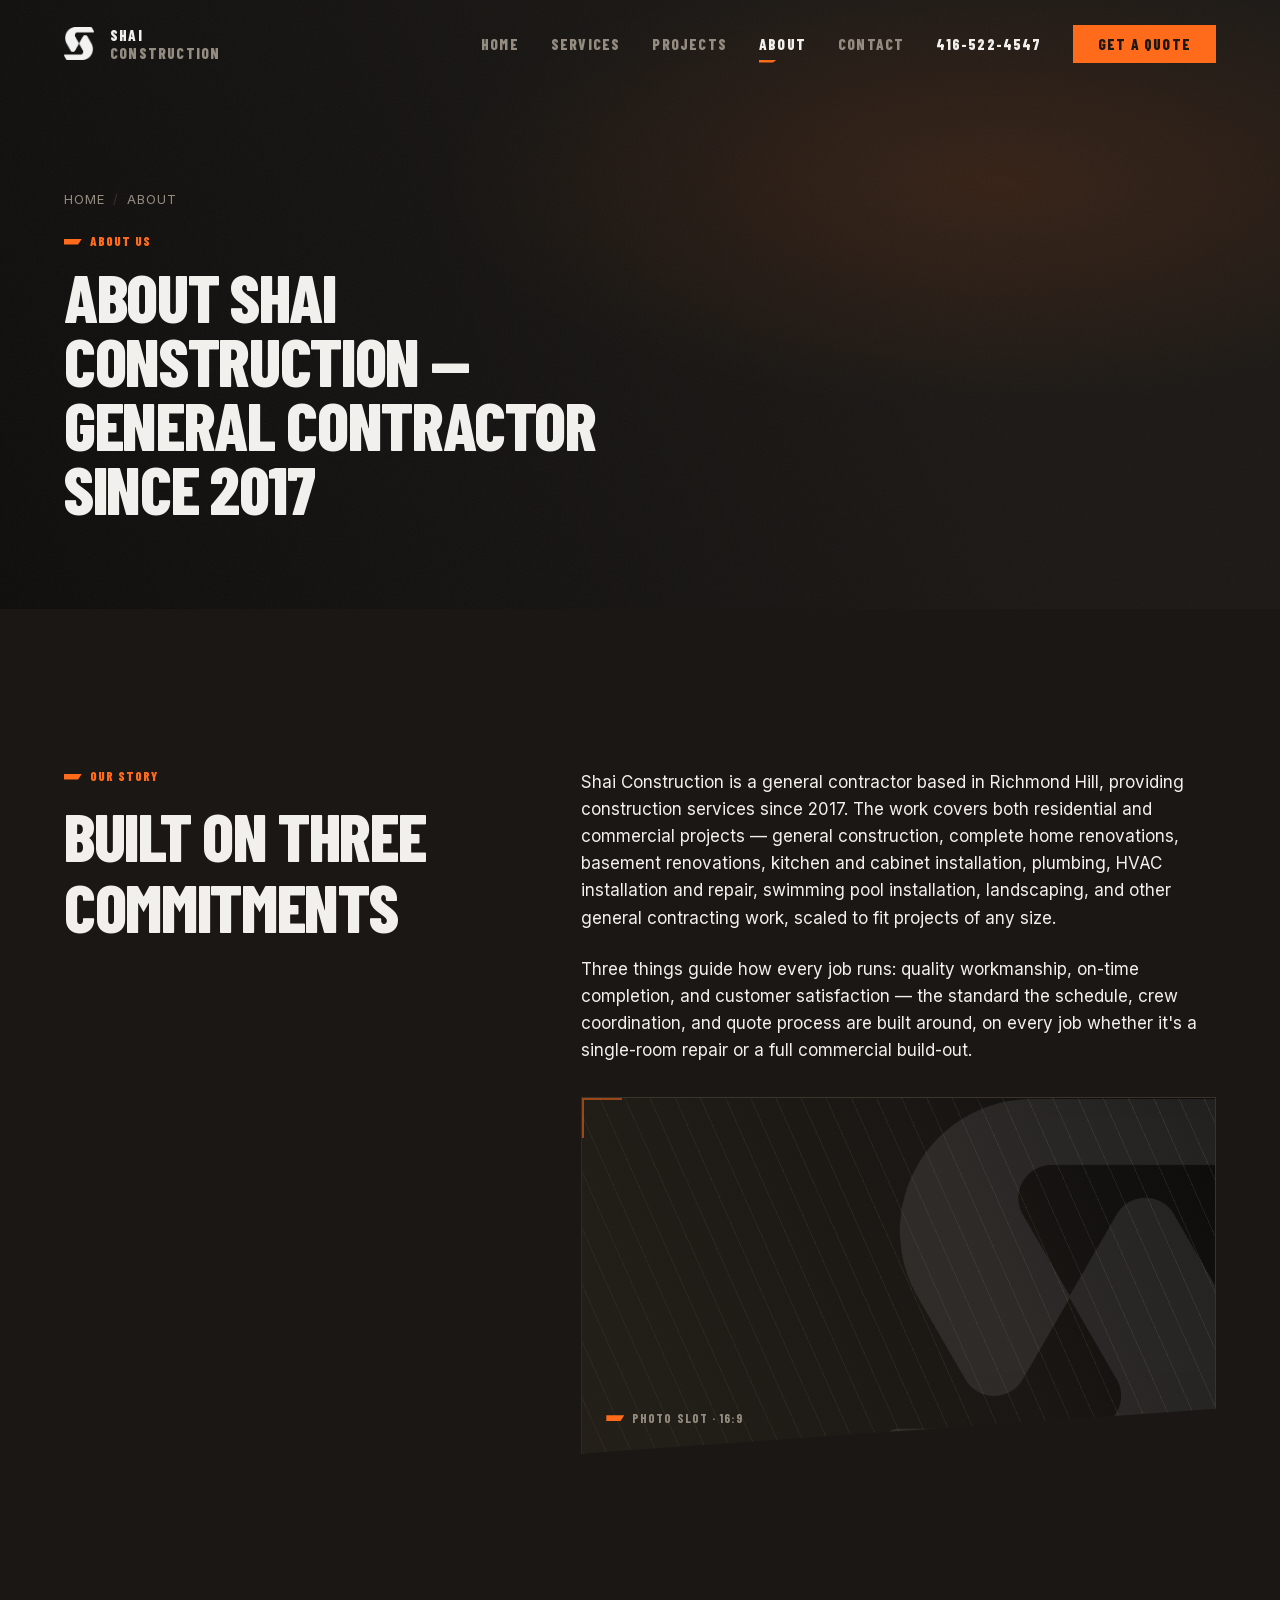
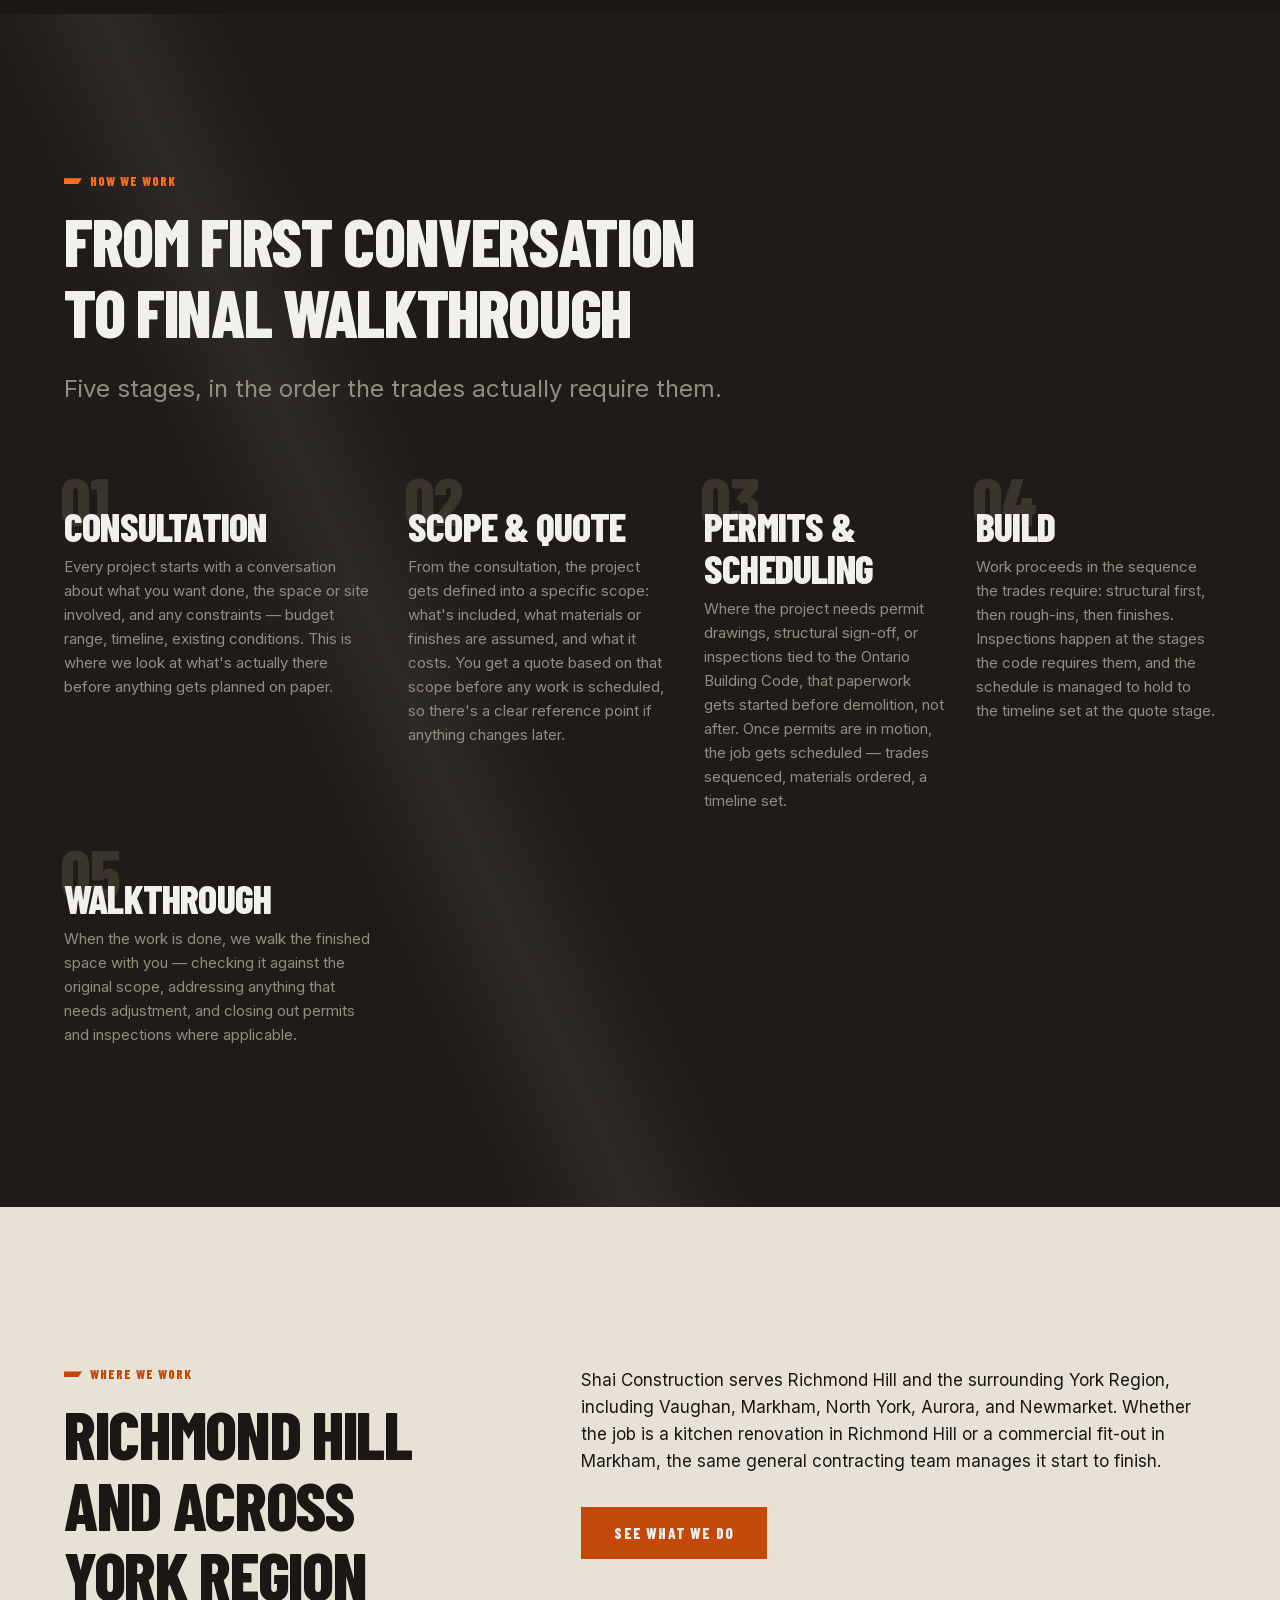
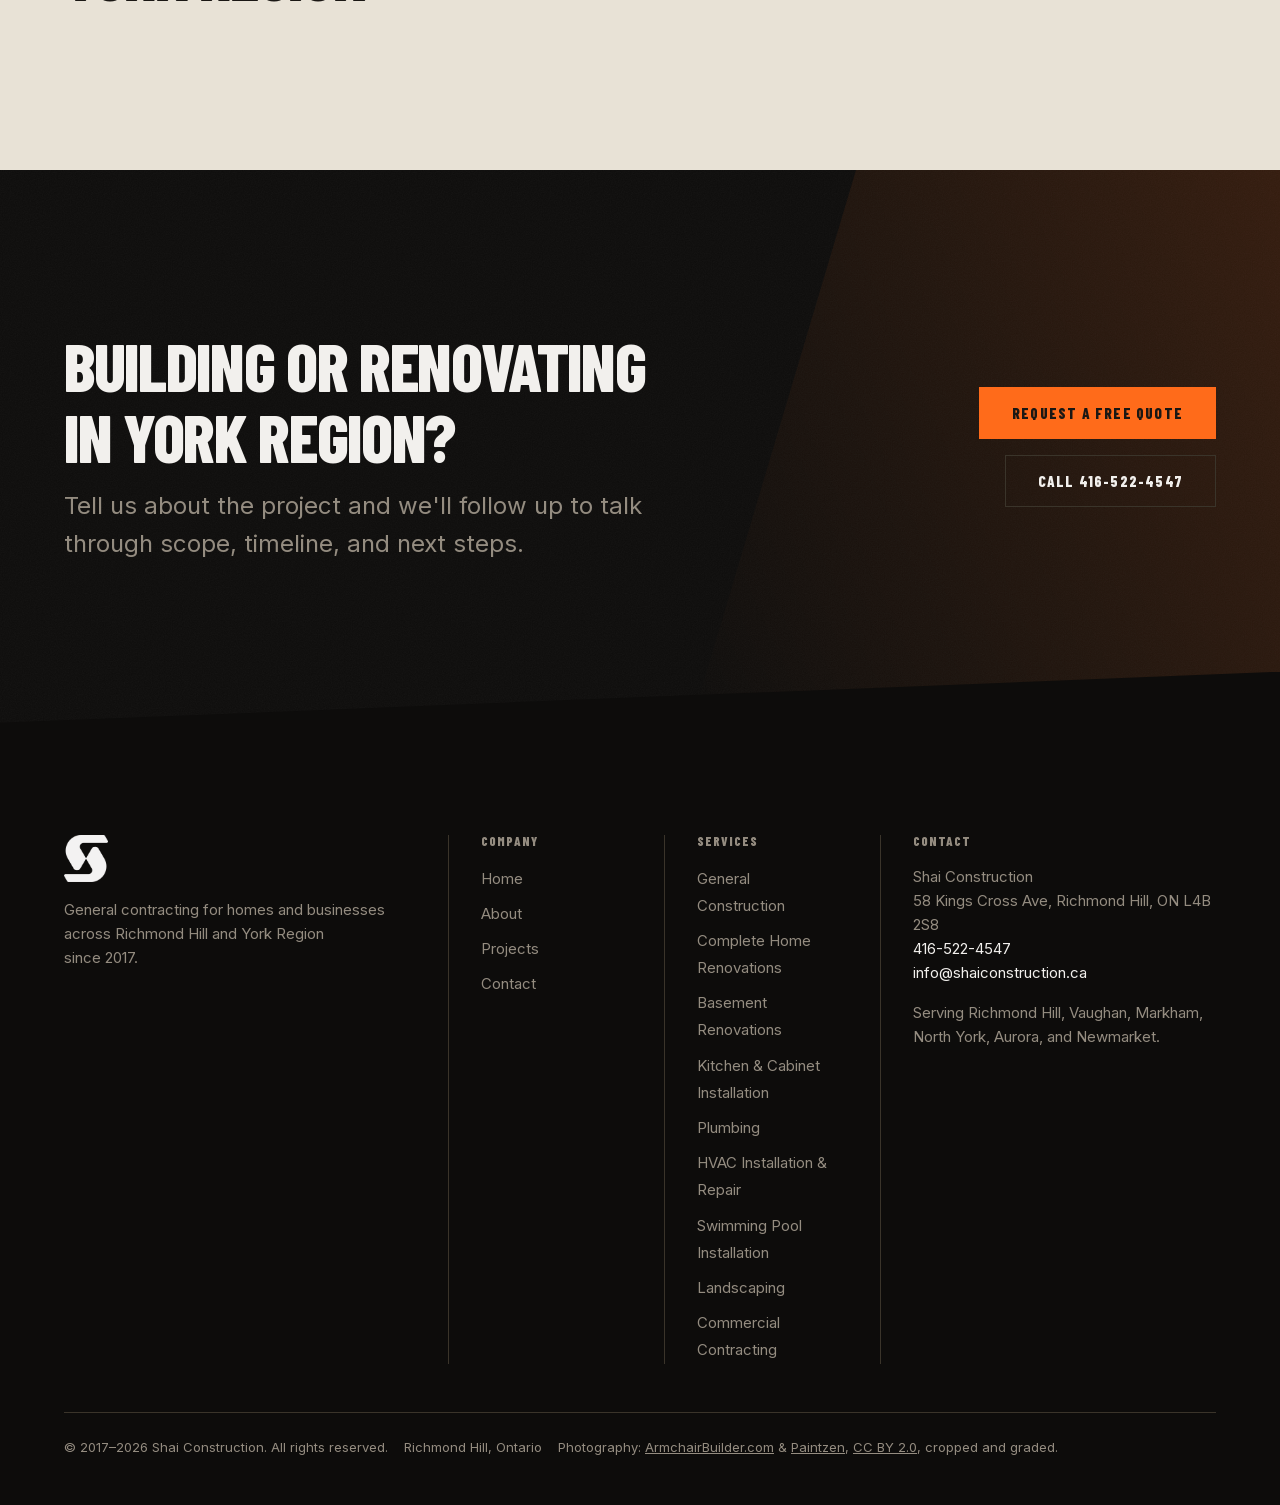
==== commit 9650750d: "Add hero and services photography with overlay treatment Places a photograph behind the homepage her" ====
--- a/about.html
+++ b/about.html
@@ -267,6 +267,7 @@
     <div class="footer__bar">
       <span>© 2017–2026 Shai Construction. All rights reserved.</span>
       <span>Richmond Hill, Ontario</span>
+      <span>Photography: <a href="https://www.flickr.com/photos/66526224@N02/7706518320">ArmchairBuilder.com</a> &amp; <a href="https://www.flickr.com/photos/147489968@N06/29300385324">Paintzen</a>, <a href="https://creativecommons.org/licenses/by/2.0/">CC BY 2.0</a>, cropped and graded.</span>
     </div>
   </div>
 </footer>
--- a/css/sections.css
+++ b/css/sections.css
@@ -37,6 +37,38 @@
     var(--c-void);
 }
 
+/* Photographic ground. Sits under the shader and under the overlay, so the
+   stack reads: photo -> overlay -> canvas -> content. The overlay is what
+   guarantees text contrast, not the photo, so swapping the photo for a
+   brighter one cannot break legibility. */
+.hero__media {
+  position: absolute;
+  inset: 0;
+  overflow: hidden;
+}
+
+.hero__media img {
+  width: 100%;
+  height: 100%;
+  object-fit: cover;
+  object-position: 50% 42%;
+}
+
+.hero__media::after {
+  content: "";
+  position: absolute;
+  inset: 0;
+  background:
+    linear-gradient(calc(90deg - var(--angle)),
+      color-mix(in srgb, var(--c-void) 88%, transparent) 0%,
+      color-mix(in srgb, var(--c-void) 66%, transparent) 52%,
+      color-mix(in srgb, var(--c-void) 34%, transparent) 100%),
+    linear-gradient(to top,
+      var(--c-void) 0%,
+      color-mix(in srgb, var(--c-void) 40%, transparent) 38%,
+      color-mix(in srgb, var(--c-void) 30%, transparent) 100%);
+}
+
 .hero__inner { position: relative; z-index: var(--z-content); width: 100%; }
 
 .hero__rule {
@@ -53,8 +85,13 @@
   margin-top: var(--s-3);
   max-width: 46ch;
   font-size: var(--t-lg);
-  color: var(--c-text-dim);
-}
+  color: var(--c-text);
+}
+
+/* Over photography the dim and amber text colours cannot hold 4.5:1 against
+   every frame of the image, so hero copy runs at full contrast. The amber
+   tick still carries the accent, and the H1 still owns the hierarchy. */
+.hero .eyebrow { color: var(--c-text); }
 
 .hero__actions {
   margin-top: var(--s-4);
@@ -196,6 +233,69 @@
   border-top: var(--bw-2) solid var(--c-accent);
   border-left: var(--bw-2) solid var(--c-accent);
   opacity: 0.55;
+}
+
+/* ---------- Shot — a real photograph in the plate's place ----------
+   Same angle-cut geometry and corner tick as .plate, so a filled slot and an
+   empty one read as the same family. */
+
+.shot {
+  position: relative;
+  overflow: hidden;
+  border: var(--bw-1) solid var(--c-line);
+  background: var(--c-surface);
+}
+
+.shot img {
+  display: block;
+  width: 100%;
+  height: 100%;
+  aspect-ratio: var(--shot-ratio, 4 / 3);
+  object-fit: cover;
+}
+
+/* Warms the photo into the palette and knocks the highlights back so it sits
+   with the dark ground instead of punching a bright hole in it. */
+.shot::before {
+  content: "";
+  position: absolute;
+  inset: 0;
+  z-index: var(--z-content);
+  background:
+    linear-gradient(calc(90deg - var(--angle)),
+      color-mix(in srgb, var(--c-void) 46%, transparent),
+      color-mix(in srgb, var(--c-void) 8%, transparent) 62%,
+      color-mix(in srgb, var(--c-accent) 10%, transparent));
+  pointer-events: none;
+}
+
+.shot::after {
+  content: "";
+  position: absolute;
+  top: 0; left: 0;
+  z-index: var(--z-content);
+  width: 2.5rem; height: 2.5rem;
+  border-top: var(--bw-2) solid var(--c-accent);
+  border-left: var(--bw-2) solid var(--c-accent);
+  opacity: 0.75;
+}
+
+.shot--cut { clip-path: polygon(0 0, 100% 0, 100% calc(100% - 3.5vw), 0 100%); }
+
+.shot__cap {
+  position: absolute;
+  left: var(--s-3);
+  bottom: var(--s-3);
+  z-index: var(--z-content);
+  display: flex;
+  align-items: center;
+  gap: var(--s-1);
+  margin: 0;
+  font-family: var(--font-display);
+  font-size: var(--t-xs);
+  text-transform: uppercase;
+  letter-spacing: var(--ls-wide);
+  color: var(--c-text);
 }
 
 /* ---------- Sheen panel (mid-page section header backdrop) ---------- */
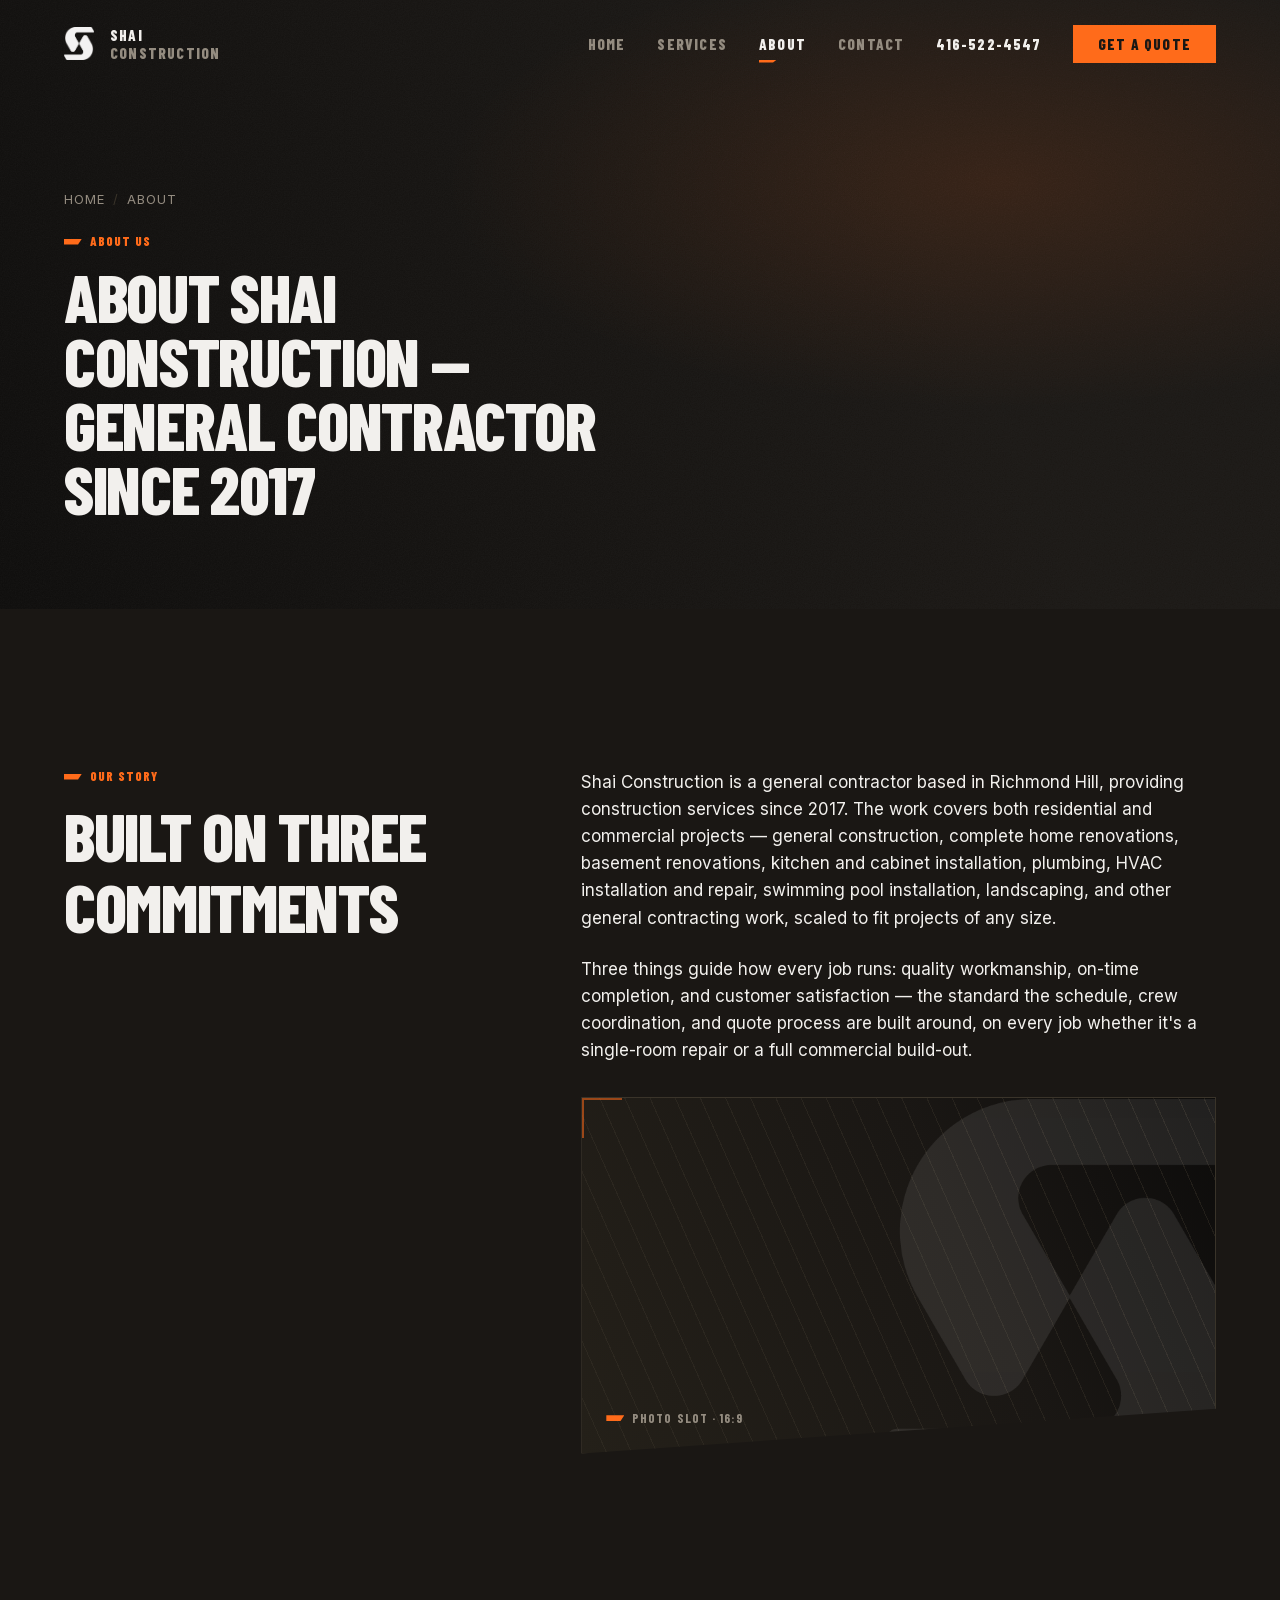
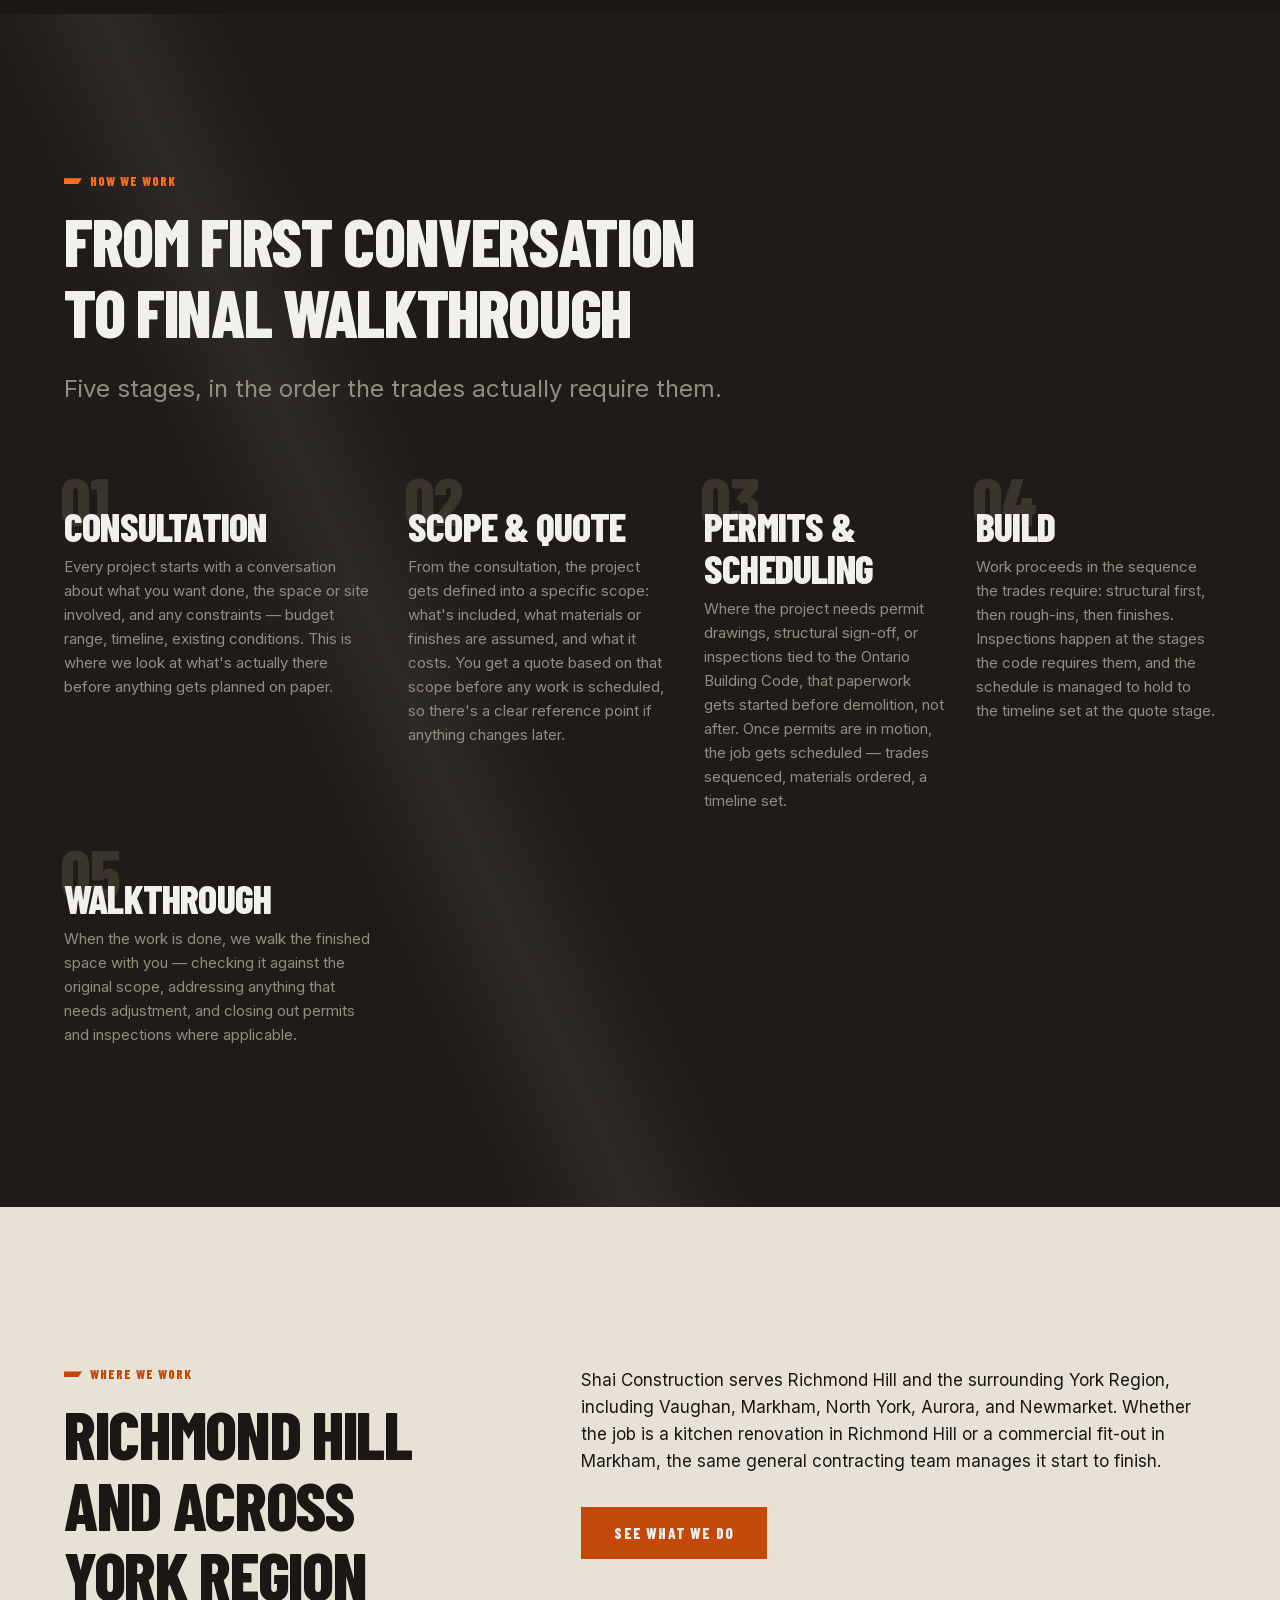
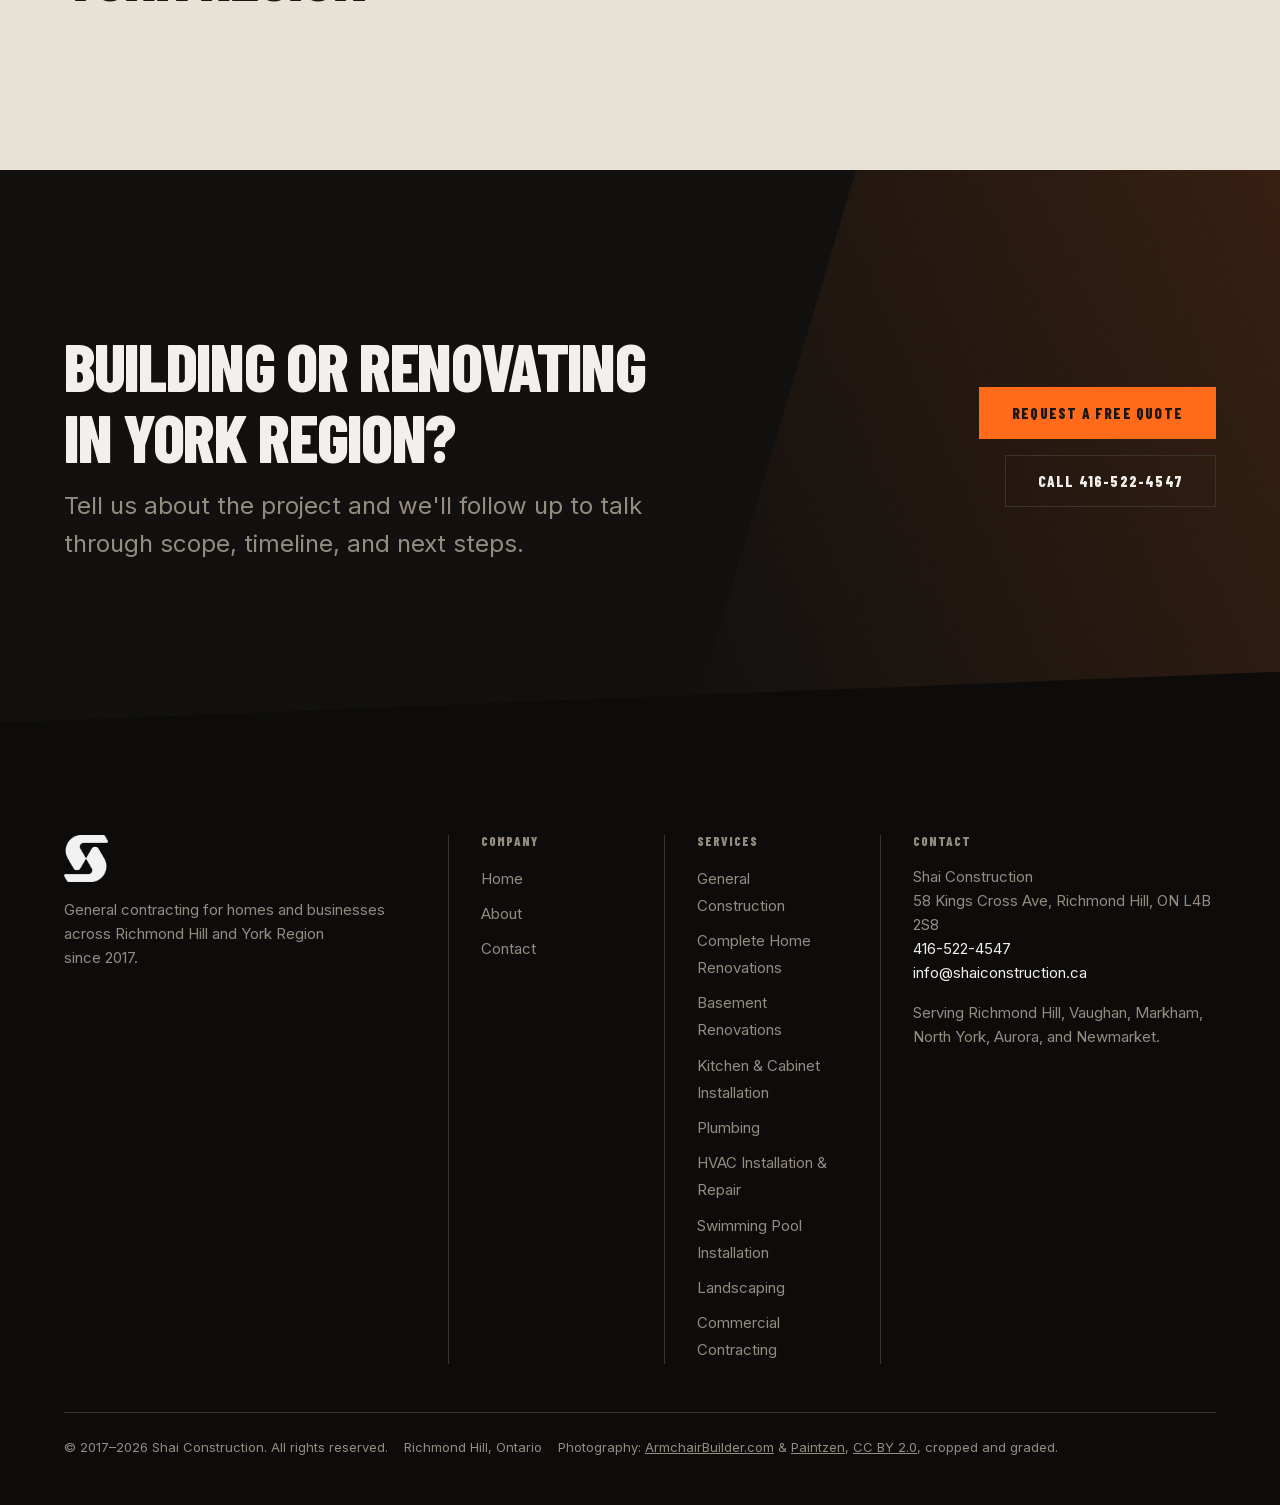
==== commit 88807806: "Remove Projects page; add client photography to services The Projects page held only placeholder car" ====
--- a/about.html
+++ b/about.html
@@ -84,7 +84,6 @@
       <ul class="nav__links">
         <li><a class="nav__link" href="index.html">Home</a></li>
         <li><a class="nav__link" href="services.html">Services</a></li>
-        <li><a class="nav__link" href="projects.html">Projects</a></li>
         <li><a class="nav__link" href="about.html" aria-current="page">About</a></li>
         <li><a class="nav__link" href="contact.html">Contact</a></li>
       </ul>
@@ -107,7 +106,6 @@
   <ul class="drawer__links">
     <li><a class="drawer__link" href="index.html">Home</a></li>
     <li><a class="drawer__link" href="services.html">Services</a></li>
-    <li><a class="drawer__link" href="projects.html">Projects</a></li>
     <li><a class="drawer__link" href="about.html" aria-current="page">About</a></li>
     <li><a class="drawer__link" href="contact.html">Contact</a></li>
   </ul>
@@ -232,7 +230,6 @@
         <ul class="footer__list">
           <li><a href="index.html">Home</a></li>
           <li><a href="about.html">About</a></li>
-          <li><a href="projects.html">Projects</a></li>
           <li><a href="contact.html">Contact</a></li>
         </ul>
       </div>
--- a/css/components.css
+++ b/css/components.css
@@ -311,69 +311,6 @@
 }
 .row:hover .row__arrow { color: var(--c-accent); transform: translate(4px, -2px); }
 
-/* ---------- Cards ---------- */
-
-.card {
-  position: relative;
-  display: flex;
-  flex-direction: column;
-  background: var(--c-surface-2);
-  border: var(--bw-1) solid var(--c-line);
-  border-radius: var(--radius);
-  overflow: hidden;
-  text-decoration: none;
-  transition: border-color var(--dur) var(--ease);
-}
-/* Accent lands on the edge nearest the image cut, never all four sides. */
-.card:hover { border-top-color: var(--c-accent); }
-
-.card__media { position: relative; aspect-ratio: 4 / 3; overflow: hidden; background: var(--c-surface); }
-.card__media img { width: 100%; height: 100%; object-fit: cover; transition: transform var(--dur-slow) var(--ease); }
-.card:hover .card__media img { transform: scale(1.04); }
-
-.card__body { padding: var(--s-3); display: flex; flex-direction: column; gap: var(--s-1); }
-
-.card__kicker {
-  font-family: var(--font-display);
-  font-weight: var(--fw-display);
-  font-size: var(--t-xs);
-  text-transform: uppercase;
-  letter-spacing: var(--ls-wide);
-  color: var(--c-accent);
-}
-
-.card__title {
-  font-family: var(--font-display);
-  font-weight: var(--fw-display);
-  font-size: var(--t-lg);
-  text-transform: uppercase;
-  letter-spacing: var(--ls-tight);
-  line-height: var(--lh-heading);
-  color: var(--c-text);
-}
-
-.card__text { font-size: var(--t-sm); color: var(--c-text-dim); }
-
-/* Placeholder card — deliberately visible so it cannot ship unnoticed. */
-.card--placeholder .card__media {
-  display: grid;
-  place-content: center;
-  background:
-    repeating-linear-gradient(
-      calc(90deg - var(--angle)),
-      var(--c-surface) 0 12px,
-      var(--c-surface-2) 12px 24px);
-}
-.card--placeholder .card__media span {
-  font-family: var(--font-display);
-  font-size: var(--t-xs);
-  text-transform: uppercase;
-  letter-spacing: var(--ls-wide);
-  color: var(--c-text-dim);
-  text-align: center;
-  padding: var(--s-2);
-}
-
 /* ---------- Forms ---------- */
 
 .field { display: flex; flex-direction: column; gap: var(--s-1); margin-bottom: var(--s-3); }
--- a/css/sections.css
+++ b/css/sections.css
@@ -282,15 +282,31 @@
 
 .shot--cut { clip-path: polygon(0 0, 100% 0, 100% calc(100% - 3.5vw), 0 100%); }
 
+/* Light overlay — just enough to tie the photo to the palette and stop it
+   punching a bright hole in the dark ground. No text sits on these, so the
+   overlay is doing colour work, not contrast work. */
+.shot--light::before {
+  background:
+    linear-gradient(calc(90deg - var(--angle)),
+      color-mix(in srgb, var(--c-void) 22%, transparent),
+      transparent 55%,
+      color-mix(in srgb, var(--c-accent) 7%, transparent));
+}
+.shot--light::after { opacity: 0.6; }
+
+/* Carries its own ground, so the caption stays legible whatever the photo
+   behind it happens to be doing. */
 .shot__cap {
   position: absolute;
-  left: var(--s-3);
-  bottom: var(--s-3);
+  left: var(--s-2);
+  bottom: var(--s-2);
   z-index: var(--z-content);
   display: flex;
   align-items: center;
   gap: var(--s-1);
   margin: 0;
+  padding: var(--s-1) var(--s-2);
+  background: color-mix(in srgb, var(--c-void) 82%, transparent);
   font-family: var(--font-display);
   font-size: var(--t-xs);
   text-transform: uppercase;
@@ -387,13 +403,6 @@
   .service:nth-of-type(even) .plate__tag { left: auto; right: var(--s-3); }
 }
 
-/* ---------- Card grid ---------- */
-
-.cards { display: grid; gap: var(--s-3); grid-template-columns: 1fr; }
-
-@media (min-width: 640px)  { .cards { grid-template-columns: repeat(2, 1fr); } }
-@media (min-width: 1024px) { .cards { grid-template-columns: repeat(3, 1fr); gap: var(--s-4); } }
-
 /* ---------- CTA band ---------- */
 
 .cta {
